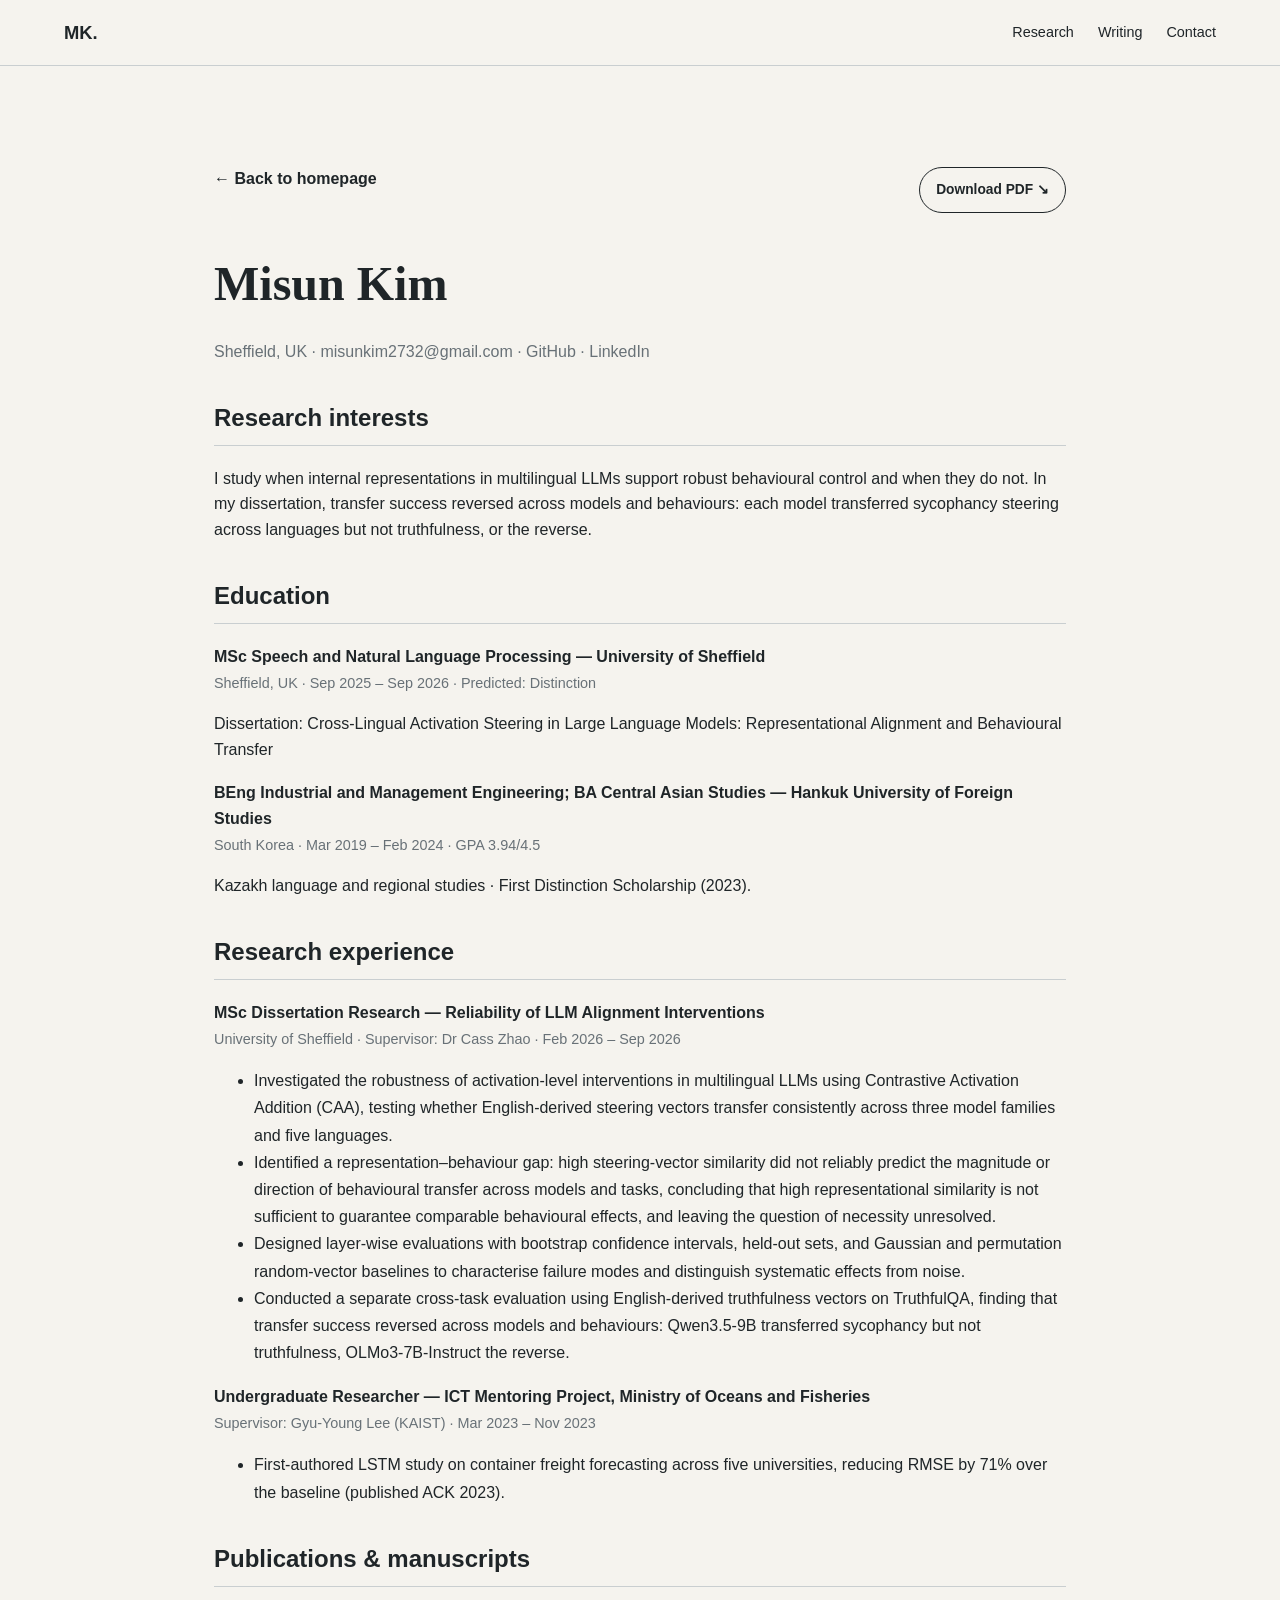
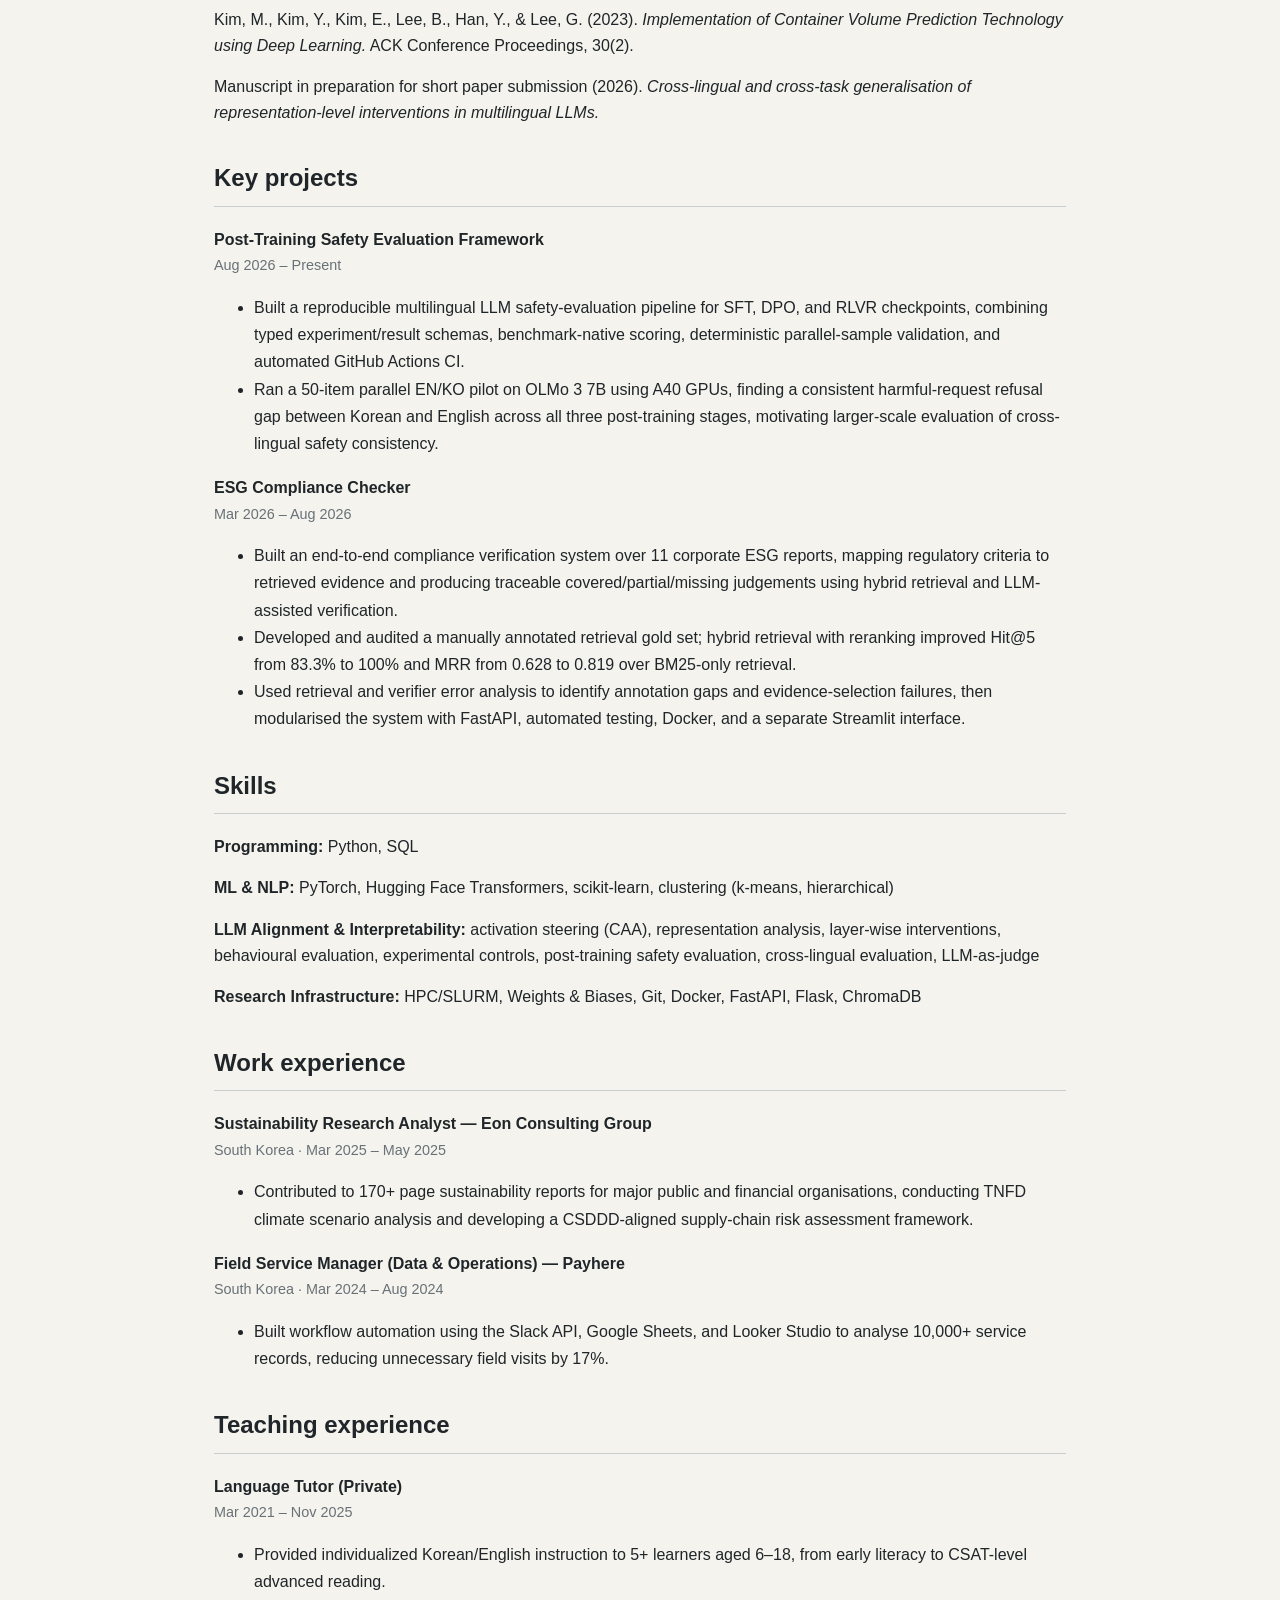
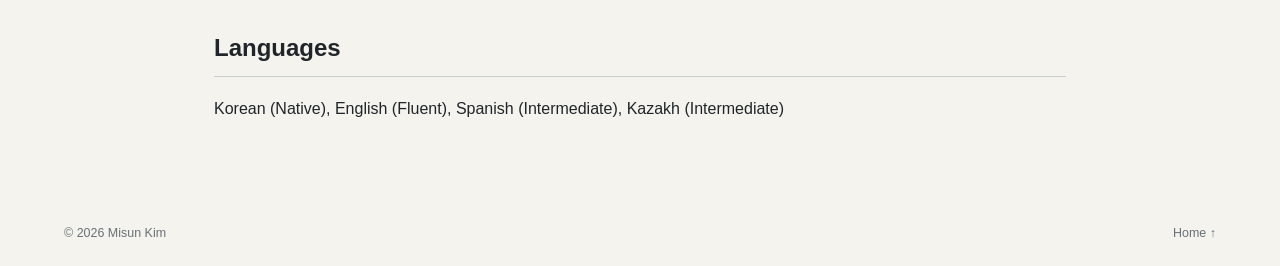
==== cv.html @ 47432808 "Align web CV with final homepage PDF" ====
<!DOCTYPE html>
<html lang="en">
<head>
  <meta charset="UTF-8">
  <meta name="viewport" content="width=device-width,initial-scale=1.0">
  <title>CV — Misun Kim</title>
  <link rel="stylesheet" href="style.css">
</head>
<body>
<header class="site-header">
  <a class="brand" href="index.html">MK.</a>
  <nav><a href="index.html#research">Research</a><a href="index.html#writing">Writing</a><a href="index.html#contact">Contact</a></nav>
</header>
<main class="cv-page">
  <div class="cv-top-actions">
    <a class="back-link" href="index.html">← Back to homepage</a>
    <a class="btn secondary cv-download" href="Misun_Kim_Homepage_CV.pdf" download>Download PDF ↘</a>
  </div>
  <h1>Misun Kim</h1>
  <p class="meta">Sheffield, UK · <a href="mailto:misunkim2732@gmail.com">misunkim2732@gmail.com</a> · <a href="https://github.com/Ayana32" target="_blank" rel="noopener">GitHub</a> · <a href="https://www.linkedin.com/in/misun-kim-nlp/" target="_blank" rel="noopener">LinkedIn</a></p>

  <h2>Research interests</h2>
  <p>I study when internal representations in multilingual LLMs support robust behavioural control and when they do not. In my dissertation, transfer success reversed across models and behaviours: each model transferred sycophancy steering across languages but not truthfulness, or the reverse.</p>

  <h2>Education</h2>
  <div class="entry"><strong>MSc Speech and Natural Language Processing — University of Sheffield</strong><span>Sheffield, UK · Sep 2025 – Sep 2026 · Predicted: Distinction</span><p>Dissertation: Cross-Lingual Activation Steering in Large Language Models: Representational Alignment and Behavioural Transfer</p></div>
  <div class="entry"><strong>BEng Industrial and Management Engineering; BA Central Asian Studies — Hankuk University of Foreign Studies</strong><span>South Korea · Mar 2019 – Feb 2024 · GPA 3.94/4.5</span><p>Kazakh language and regional studies · First Distinction Scholarship (2023).</p></div>

  <h2>Research experience</h2>
  <div class="entry"><strong>MSc Dissertation Research — Reliability of LLM Alignment Interventions</strong><span>University of Sheffield · Supervisor: Dr Cass Zhao · Feb 2026 – Sep 2026</span><ul>
    <li>Investigated the robustness of activation-level interventions in multilingual LLMs using Contrastive Activation Addition (CAA), testing whether English-derived steering vectors transfer consistently across three model families and five languages.</li>
    <li>Identified a representation–behaviour gap: high steering-vector similarity did not reliably predict the magnitude or direction of behavioural transfer across models and tasks, concluding that high representational similarity is not sufficient to guarantee comparable behavioural effects, and leaving the question of necessity unresolved.</li>
    <li>Designed layer-wise evaluations with bootstrap confidence intervals, held-out sets, and Gaussian and permutation random-vector baselines to characterise failure modes and distinguish systematic effects from noise.</li>
    <li>Conducted a separate cross-task evaluation using English-derived truthfulness vectors on TruthfulQA, finding that transfer success reversed across models and behaviours: Qwen3.5-9B transferred sycophancy but not truthfulness, OLMo3-7B-Instruct the reverse.</li>
  </ul></div>
  <div class="entry"><strong>Undergraduate Researcher — ICT Mentoring Project, Ministry of Oceans and Fisheries</strong><span>Supervisor: Gyu-Young Lee (KAIST) · Mar 2023 – Nov 2023</span><ul><li>First-authored LSTM study on container freight forecasting across five universities, reducing RMSE by 71% over the baseline (published ACK 2023).</li></ul></div>

  <h2>Publications &amp; manuscripts</h2>
  <p>Kim, M., Kim, Y., Kim, E., Lee, B., Han, Y., &amp; Lee, G. (2023). <em>Implementation of Container Volume Prediction Technology using Deep Learning.</em> ACK Conference Proceedings, 30(2).</p>
  <p>Manuscript in preparation for short paper submission (2026). <em>Cross-lingual and cross-task generalisation of representation-level interventions in multilingual LLMs.</em></p>

  <h2>Key projects</h2>
  <div class="entry"><strong>Post-Training Safety Evaluation Framework</strong><span>Aug 2026 – Present</span><ul>
    <li>Built a reproducible multilingual LLM safety-evaluation pipeline for SFT, DPO, and RLVR checkpoints, combining typed experiment/result schemas, benchmark-native scoring, deterministic parallel-sample validation, and automated GitHub Actions CI.</li>
    <li>Ran a 50-item parallel EN/KO pilot on OLMo 3 7B using A40 GPUs, finding a consistent harmful-request refusal gap between Korean and English across all three post-training stages, motivating larger-scale evaluation of cross-lingual safety consistency.</li>
  </ul></div>
  <div class="entry"><strong>ESG Compliance Checker</strong><span>Mar 2026 – Aug 2026</span><ul>
    <li>Built an end-to-end compliance verification system over 11 corporate ESG reports, mapping regulatory criteria to retrieved evidence and producing traceable covered/partial/missing judgements using hybrid retrieval and LLM-assisted verification.</li>
    <li>Developed and audited a manually annotated retrieval gold set; hybrid retrieval with reranking improved Hit@5 from 83.3% to 100% and MRR from 0.628 to 0.819 over BM25-only retrieval.</li>
    <li>Used retrieval and verifier error analysis to identify annotation gaps and evidence-selection failures, then modularised the system with FastAPI, automated testing, Docker, and a separate Streamlit interface.</li>
  </ul></div>

  <h2>Skills</h2>
  <p><strong>Programming:</strong> Python, SQL</p>
  <p><strong>ML &amp; NLP:</strong> PyTorch, Hugging Face Transformers, scikit-learn, clustering (k-means, hierarchical)</p>
  <p><strong>LLM Alignment &amp; Interpretability:</strong> activation steering (CAA), representation analysis, layer-wise interventions, behavioural evaluation, experimental controls, post-training safety evaluation, cross-lingual evaluation, LLM-as-judge</p>
  <p><strong>Research Infrastructure:</strong> HPC/SLURM, Weights &amp; Biases, Git, Docker, FastAPI, Flask, ChromaDB</p>

  <h2>Work experience</h2>
  <div class="entry"><strong>Sustainability Research Analyst — Eon Consulting Group</strong><span>South Korea · Mar 2025 – May 2025</span><ul><li>Contributed to 170+ page sustainability reports for major public and financial organisations, conducting TNFD climate scenario analysis and developing a CSDDD-aligned supply-chain risk assessment framework.</li></ul></div>
  <div class="entry"><strong>Field Service Manager (Data &amp; Operations) — Payhere</strong><span>South Korea · Mar 2024 – Aug 2024</span><ul><li>Built workflow automation using the Slack API, Google Sheets, and Looker Studio to analyse 10,000+ service records, reducing unnecessary field visits by 17%.</li></ul></div>

  <h2>Teaching experience</h2>
  <div class="entry"><strong>Language Tutor (Private)</strong><span>Mar 2021 – Nov 2025</span><ul><li>Provided individualized Korean/English instruction to 5+ learners aged 6–18, from early literacy to CSAT-level advanced reading.</li></ul></div>

  <h2>Languages</h2>
  <p>Korean (Native), English (Fluent), Spanish (Intermediate), Kazakh (Intermediate)</p>
</main>
<footer><span>© 2026 Misun Kim</span><a href="index.html">Home ↑</a></footer>
</body>
</html>
---- style.css ----
:root{--bg:#f5f3ee;--surface:#fbfaf7;--text:#1f2528;--muted:#687177;--line:#c9ced0;--accent:#668fa6;--accent2:#3f6f89;--soft:#dfeaf0}*{box-sizing:border-box}html{scroll-behavior:smooth}body{margin:0;background:var(--bg);color:var(--text);font-family:Inter,ui-sans-serif,-apple-system,BlinkMacSystemFont,"Segoe UI",sans-serif;line-height:1.6}a{color:inherit;text-decoration:none}a:hover{opacity:.72}.site-header{position:sticky;top:0;z-index:20;display:flex;justify-content:space-between;align-items:center;padding:18px 5vw;background:rgba(245,243,238,.94);backdrop-filter:blur(10px);border-bottom:1px solid var(--line)}.brand{font-weight:900;font-size:1.15rem}nav{display:flex;gap:24px;font-size:.9rem}.section{padding:76px 7vw;border-bottom:1px solid var(--line)}.section-no,.eyebrow,.tag,.language-label,.status-note span,.finding span{font-size:.68rem;font-weight:800;letter-spacing:.12em;text-transform:uppercase;color:var(--accent2)}.hero{min-height:72vh;display:grid;grid-template-columns:minmax(0,1fr) 330px;gap:5vw;align-items:center}.hero h1,.section-heading h2,.two-col h2,.contact h2,.article-page h1{font-family:Georgia,"Times New Roman",serif;font-weight:500;letter-spacing:-.04em;line-height:1}.hero h1{font-size:clamp(3.2rem,6.6vw,6.8rem);margin:14px 0 24px}.hero-lede{max-width:820px;font-size:1.18rem;color:var(--muted)}.language-context{margin-top:18px;padding-top:13px;border-top:1px solid var(--line);max-width:680px}.language-context p{margin:4px 0 0;color:var(--muted);font-size:.86rem}.hero-actions,.link-row,.contact-links,.chips{display:flex;gap:12px;flex-wrap:wrap}.hero-actions{margin:28px 0 16px}.btn,.contact-links a{border:1px solid var(--text);border-radius:999px;padding:11px 16px;font-weight:700;font-size:.86rem}.btn.primary{background:var(--text);color:var(--bg)}.hero-focus{background:var(--surface);border:1px solid var(--line);padding:28px;box-shadow:0 14px 36px rgba(31,37,40,.07)}.hero-focus h2{font-family:Georgia,"Times New Roman",serif;font-size:1.8rem;font-weight:500;line-height:1.08;margin:10px 0 18px}.hero-focus ul{margin:0;padding-left:1.1rem;color:var(--muted)}.hero-focus li+li{margin-top:8px}.signal-strip{display:grid;grid-template-columns:repeat(3,1fr);border-bottom:1px solid var(--line)}.signal-strip div{padding:18px 22px;border-right:1px solid var(--line)}.signal-strip strong,.signal-strip span{display:block}.signal-strip span{font-size:.72rem;color:var(--muted);margin-top:4px}.section-heading{display:grid;grid-template-columns:1.2fr .8fr;gap:5vw;align-items:end;margin-bottom:38px}.section-heading h2,.two-col h2,.contact h2{font-size:clamp(2.3rem,4.7vw,4.8rem);margin:0}.section-heading p{margin:0;color:var(--muted)}.research-roadmap{margin-top:8px!important;color:var(--text)!important;font-weight:600}.research-grid{display:grid;grid-template-columns:1.2fr 1fr 1fr;gap:14px}.project-card,.work-card{background:var(--surface);border:1px solid var(--line);padding:24px;display:flex;flex-direction:column}.project-card.featured{background:linear-gradient(145deg,var(--soft),#edf4f7)}.project-card h3,.work-card h3,.writing-card h3{font-family:Georgia,serif;font-size:1.65rem;line-height:1.08;font-weight:500;margin:12px 0}.project-card p,.work-card p,.writing-card p{color:var(--muted)}.project-meta-line,.execution-note{font-size:.8rem}.execution-note{padding-left:12px;border-left:2px solid var(--accent)}.chips{margin-top:auto;padding-top:18px}.chips span{border:1px solid var(--line);border-radius:999px;padding:5px 9px;font-size:.7rem}.project-links{display:flex;gap:8px;flex-wrap:wrap;margin-top:16px;padding-top:14px;border-top:1px solid var(--line)}.project-links a{display:inline-flex;align-items:center;border:1px solid var(--text);border-radius:999px;padding:8px 12px;font-size:.75rem;font-weight:750;background:var(--surface)}.featured .project-links a{background:rgba(251,250,247,.7)}.finding,.status-note{margin-top:18px;padding-top:14px;border-top:1px solid var(--line)}.finding strong,.status-note strong{display:block;font-size:.9rem}.finding p{font-size:.76rem;margin:7px 0 0}.ownership-note{margin-top:14px;padding:12px 14px;background:rgba(223,234,240,.45);border-left:2px solid var(--accent);font-size:.78rem}.timeline{border-top:1px solid var(--line)}.timeline-item{display:grid;grid-template-columns:58px 180px 1fr;gap:18px;padding:24px 0;border-bottom:1px solid var(--line)}.timeline-item .year{color:var(--accent2);font-weight:800}.timeline-meta{font-size:.7rem;font-weight:800;text-transform:uppercase;color:var(--accent2)}.timeline-item h3{margin:0 0 4px}.timeline-item p{margin:0;color:var(--muted)}.timeline-place{font-size:.8rem!important;margin-bottom:8px!important}.toolkit-strip{display:flex;flex-wrap:wrap;gap:10px 12px;align-items:center;padding:18px 7vw;border-bottom:1px solid var(--line);background:#edf4f7}.toolkit-strip span:not(.toolkit-label){border:1px solid var(--line);border-radius:999px;padding:6px 9px;font-size:.72rem;background:var(--surface)}.toolkit-label{font-size:.68rem;font-weight:800;letter-spacing:.12em;color:var(--accent2)}.work-grid{display:grid;grid-template-columns:1fr 1fr;gap:14px}.evidence-list{padding-left:1.15rem;color:var(--muted)}.writing-card{display:flex;justify-content:space-between;gap:28px;align-items:flex-end;padding:24px 0;border-top:1px solid var(--line);border-bottom:1px solid var(--line)}.text-link{white-space:nowrap;font-weight:700}.note-section{padding-top:48px;padding-bottom:48px}.research-note-card{display:flex;justify-content:space-between;gap:32px;align-items:flex-end;background:linear-gradient(145deg,var(--surface),#edf4f7);border:1px solid var(--line);padding:26px 28px}.research-note-card h2{font-family:Georgia,"Times New Roman",serif;font-size:clamp(1.8rem,3.5vw,3rem);font-weight:500;line-height:1.05;letter-spacing:-.03em;margin:10px 0 10px;max-width:850px}.research-note-card p{margin:0;color:var(--muted);max-width:760px}.note-link{border:1px solid var(--text);border-radius:999px;padding:10px 14px;flex:0 0 auto}.two-col{display:grid;grid-template-columns:1fr 1fr;gap:8vw}.two-col p,.personal-copy p{color:var(--muted)}.personal-copy{max-width:850px}.research-position{max-width:820px;font-size:1.02rem;line-height:1.7}.contact-links{margin-top:28px}footer{display:flex;justify-content:space-between;gap:18px;align-items:center;padding:22px 5vw;font-size:.78rem;color:var(--muted)}.article-shell{max-width:1100px;margin:0 auto;padding:100px 24px 64px}.article-page{max-width:780px;margin:0 auto}.article-page h1{font-size:clamp(2.4rem,6vw,4.7rem);margin:14px 0 18px}.article-page h2{margin-top:48px;font-size:1.55rem}.article-page p,.article-page li{font-size:1.02rem;line-height:1.78}.article-dek{font-size:1.18rem!important;color:var(--muted)}.article-meta{color:var(--muted);font-size:.86rem;margin-bottom:44px}.back-link{display:inline-block;margin-bottom:22px;font-weight:700}.pull-quote{margin:38px 0!important;padding:22px 0 22px 20px;border-left:3px solid var(--accent);font-size:1.32rem!important;font-weight:650}.article-page figure{margin:42px -70px}.article-page figure img{width:100%;display:block;border:1px solid var(--line);background:white}.article-page figcaption{font-size:.82rem;color:var(--muted);margin-top:10px}.cv-page{max-width:900px;margin:0 auto;padding:100px 24px 64px}.cv-page h1{font-family:Georgia,serif;font-size:3rem;margin-bottom:8px}.cv-page h2{margin-top:34px;border-bottom:1px solid var(--line);padding-bottom:8px}.cv-page .meta{color:var(--muted)}.cv-page ul{line-height:1.7}.cv-page .entry{margin:18px 0}.cv-page .entry strong{display:block}.cv-page .entry span{color:var(--muted);font-size:.9rem}.cv-top-actions{display:flex;justify-content:space-between;align-items:center;gap:16px;flex-wrap:wrap}.cv-download{display:inline-flex;align-items:center}@media(max-width:980px){nav{display:flex;gap:12px;max-width:74vw;overflow-x:auto;white-space:nowrap;font-size:.76rem;scrollbar-width:none}nav::-webkit-scrollbar{display:none}.site-header{padding:14px 4vw}.hero,.section-heading,.research-grid,.work-grid,.two-col{grid-template-columns:1fr}.hero{padding-top:48px}.hero-focus{max-width:680px}.signal-strip{grid-template-columns:1fr}.signal-strip div{border-right:0;border-bottom:1px solid var(--line)}.timeline-item{grid-template-columns:42px 1fr}.timeline-meta{grid-column:2}.timeline-item>div:last-child{grid-column:2}.article-page figure{margin-left:0;margin-right:0}.writing-card,.research-note-card{flex-direction:column;align-items:flex-start}.note-link{margin-top:4px}}@media(max-width:600px){nav a:nth-child(2),nav a:nth-child(3){display:none}.section{padding-left:5vw;padding-right:5vw}.hero h1{font-size:clamp(2.8rem,14vw,4.2rem)}.hero-focus{padding:22px}.research-note-card{padding:22px}.cv-page{padding-top:72px}footer{align-items:flex-start;flex-direction:column}}
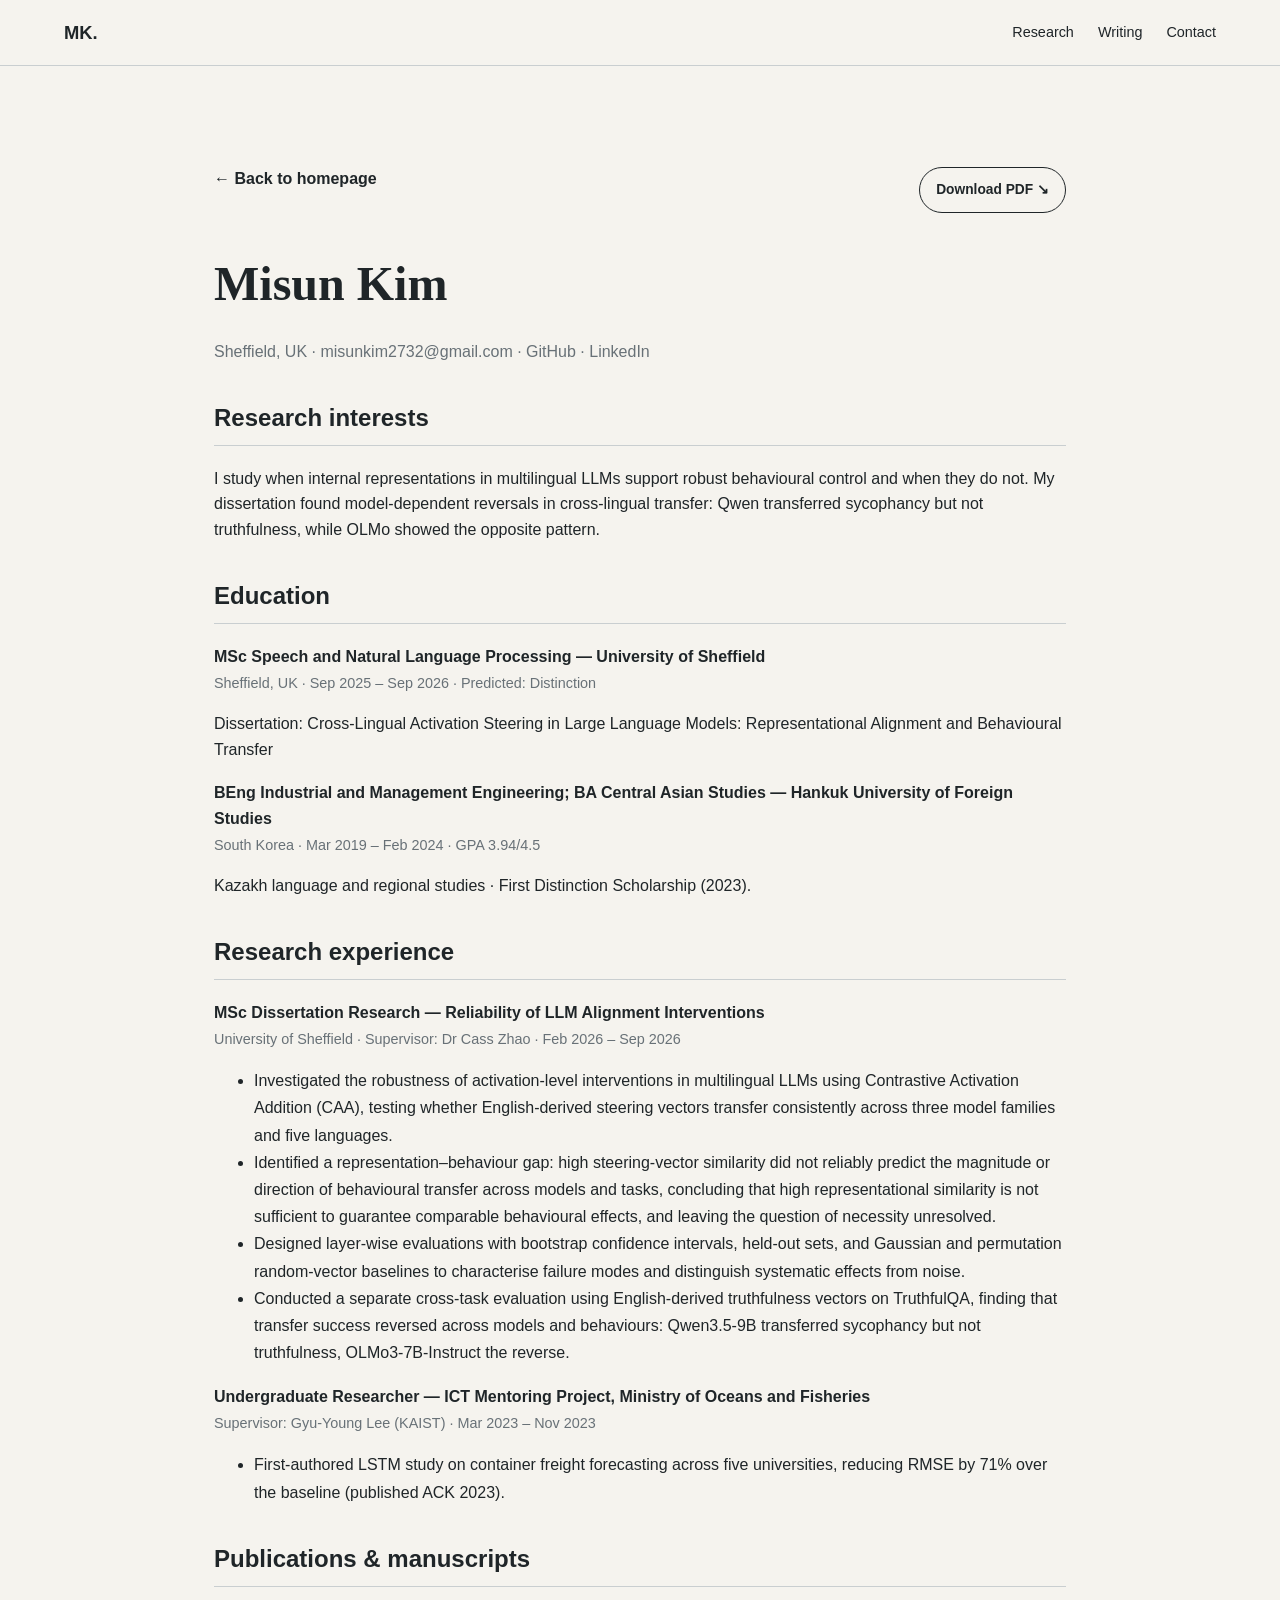
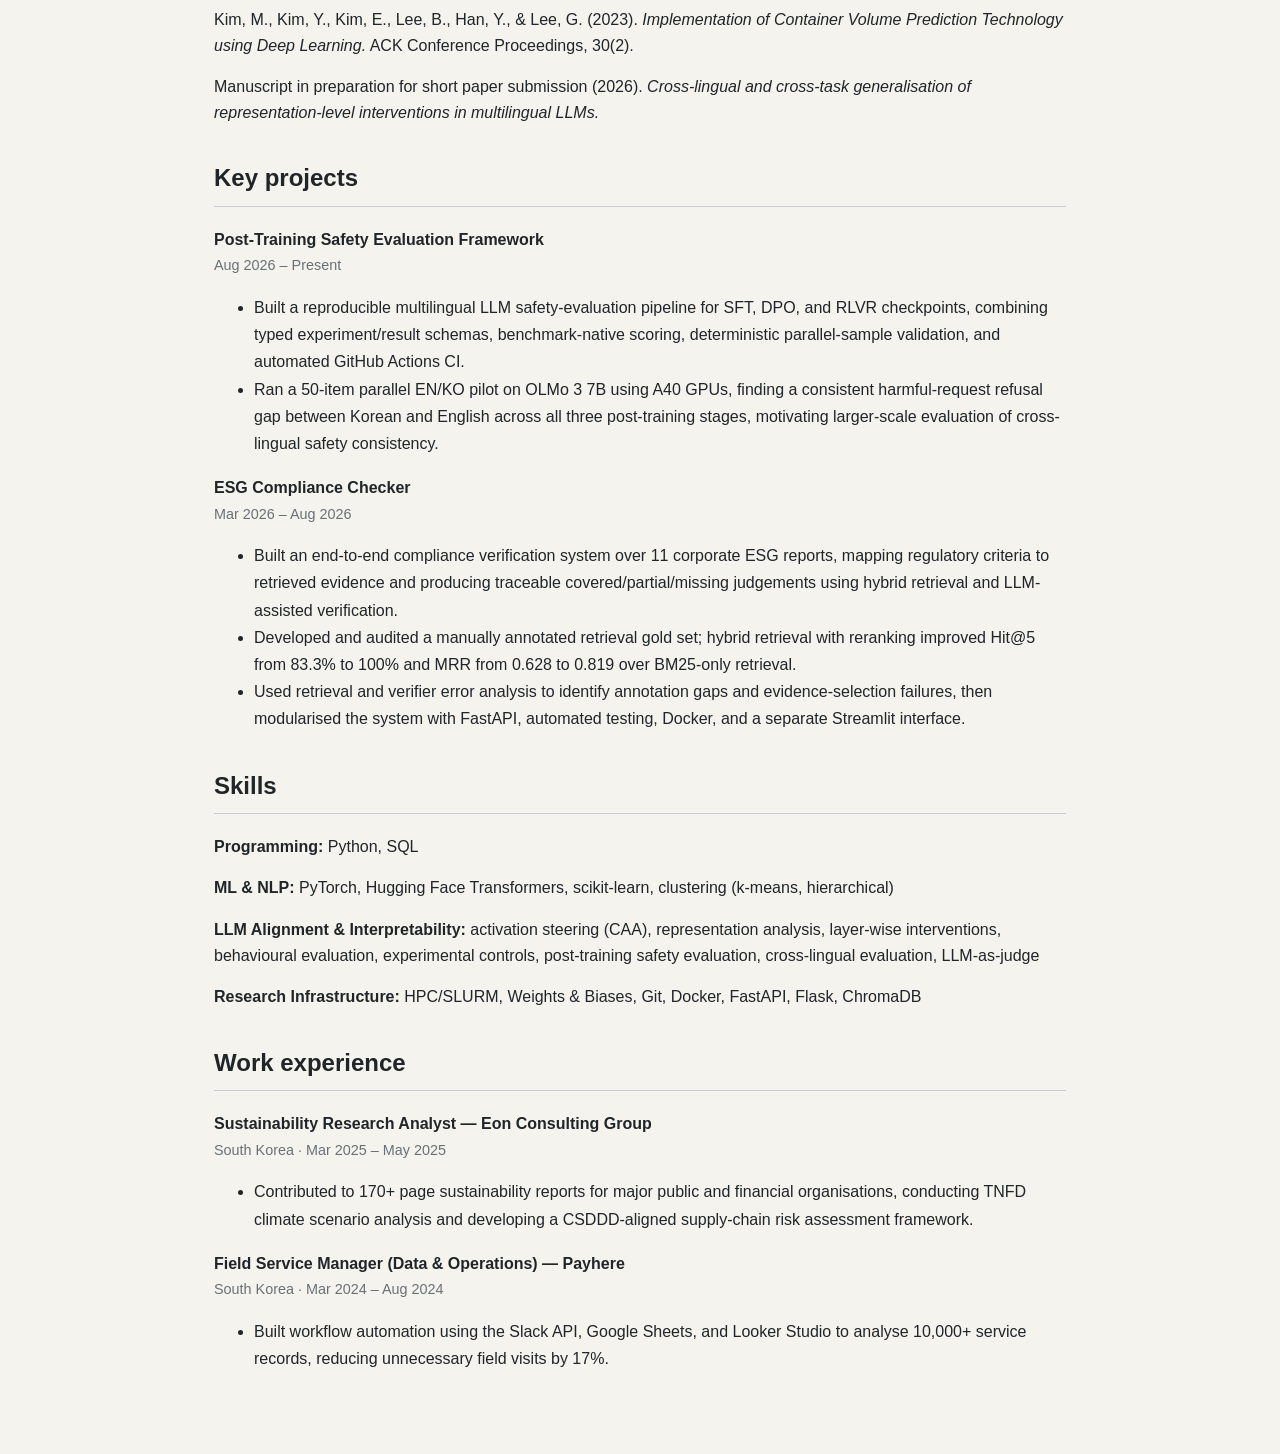
==== commit 6852ef7f: "Update research interests" ====
--- a/cv.html
+++ b/cv.html
@@ -19,12 +19,15 @@
   <h1>Misun Kim</h1>
   <p class="meta">Sheffield, UK · <a href="mailto:misunkim2732@gmail.com">misunkim2732@gmail.com</a> · <a href="https://github.com/Ayana32" target="_blank" rel="noopener">GitHub</a> · <a href="https://www.linkedin.com/in/misun-kim-nlp/" target="_blank" rel="noopener">LinkedIn</a></p>
 
+
   <h2>Research interests</h2>
-  <p>I study when internal representations in multilingual LLMs support robust behavioural control and when they do not. In my dissertation, transfer success reversed across models and behaviours: each model transferred sycophancy steering across languages but not truthfulness, or the reverse.</p>
+  <p>I study when internal representations in multilingual LLMs support robust behavioural control and when they do not. My dissertation found model-dependent reversals in cross-lingual transfer: Qwen transferred sycophancy but not truthfulness, while OLMo showed the opposite pattern.</p>
+
 
   <h2>Education</h2>
   <div class="entry"><strong>MSc Speech and Natural Language Processing — University of Sheffield</strong><span>Sheffield, UK · Sep 2025 – Sep 2026 · Predicted: Distinction</span><p>Dissertation: Cross-Lingual Activation Steering in Large Language Models: Representational Alignment and Behavioural Transfer</p></div>
   <div class="entry"><strong>BEng Industrial and Management Engineering; BA Central Asian Studies — Hankuk University of Foreign Studies</strong><span>South Korea · Mar 2019 – Feb 2024 · GPA 3.94/4.5</span><p>Kazakh language and regional studies · First Distinction Scholarship (2023).</p></div>
+
 
   <h2>Research experience</h2>
   <div class="entry"><strong>MSc Dissertation Research — Reliability of LLM Alignment Interventions</strong><span>University of Sheffield · Supervisor: Dr Cass Zhao · Feb 2026 – Sep 2026</span><ul>
@@ -35,9 +38,11 @@
   </ul></div>
   <div class="entry"><strong>Undergraduate Researcher — ICT Mentoring Project, Ministry of Oceans and Fisheries</strong><span>Supervisor: Gyu-Young Lee (KAIST) · Mar 2023 – Nov 2023</span><ul><li>First-authored LSTM study on container freight forecasting across five universities, reducing RMSE by 71% over the baseline (published ACK 2023).</li></ul></div>
 
+
   <h2>Publications &amp; manuscripts</h2>
   <p>Kim, M., Kim, Y., Kim, E., Lee, B., Han, Y., &amp; Lee, G. (2023). <em>Implementation of Container Volume Prediction Technology using Deep Learning.</em> ACK Conference Proceedings, 30(2).</p>
   <p>Manuscript in preparation for short paper submission (2026). <em>Cross-lingual and cross-task generalisation of representation-level interventions in multilingual LLMs.</em></p>
+
 
   <h2>Key projects</h2>
   <div class="entry"><strong>Post-Training Safety Evaluation Framework</strong><span>Aug 2026 – Present</span><ul>
@@ -50,22 +55,14 @@
     <li>Used retrieval and verifier error analysis to identify annotation gaps and evidence-selection failures, then modularised the system with FastAPI, automated testing, Docker, and a separate Streamlit interface.</li>
   </ul></div>
 
+
   <h2>Skills</h2>
   <p><strong>Programming:</strong> Python, SQL</p>
   <p><strong>ML &amp; NLP:</strong> PyTorch, Hugging Face Transformers, scikit-learn, clustering (k-means, hierarchical)</p>
   <p><strong>LLM Alignment &amp; Interpretability:</strong> activation steering (CAA), representation analysis, layer-wise interventions, behavioural evaluation, experimental controls, post-training safety evaluation, cross-lingual evaluation, LLM-as-judge</p>
   <p><strong>Research Infrastructure:</strong> HPC/SLURM, Weights &amp; Biases, Git, Docker, FastAPI, Flask, ChromaDB</p>
 
+
   <h2>Work experience</h2>
   <div class="entry"><strong>Sustainability Research Analyst — Eon Consulting Group</strong><span>South Korea · Mar 2025 – May 2025</span><ul><li>Contributed to 170+ page sustainability reports for major public and financial organisations, conducting TNFD climate scenario analysis and developing a CSDDD-aligned supply-chain risk assessment framework.</li></ul></div>
   <div class="entry"><strong>Field Service Manager (Data &amp; Operations) — Payhere</strong><span>South Korea · Mar 2024 – Aug 2024</span><ul><li>Built workflow automation using the Slack API, Google Sheets, and Looker Studio to analyse 10,000+ service records, reducing unnecessary field visits by 17%.</li></ul></div>
-
-  <h2>Teaching experience</h2>
-  <div class="entry"><strong>Language Tutor (Private)</strong><span>Mar 2021 – Nov 2025</span><ul><li>Provided individualized Korean/English instruction to 5+ learners aged 6–18, from early literacy to CSAT-level advanced reading.</li></ul></div>
-
-  <h2>Languages</h2>
-  <p>Korean (Native), English (Fluent), Spanish (Intermediate), Kazakh (Intermediate)</p>
-</main>
-<footer><span>© 2026 Misun Kim</span><a href="index.html">Home ↑</a></footer>
-</body>
-</html>
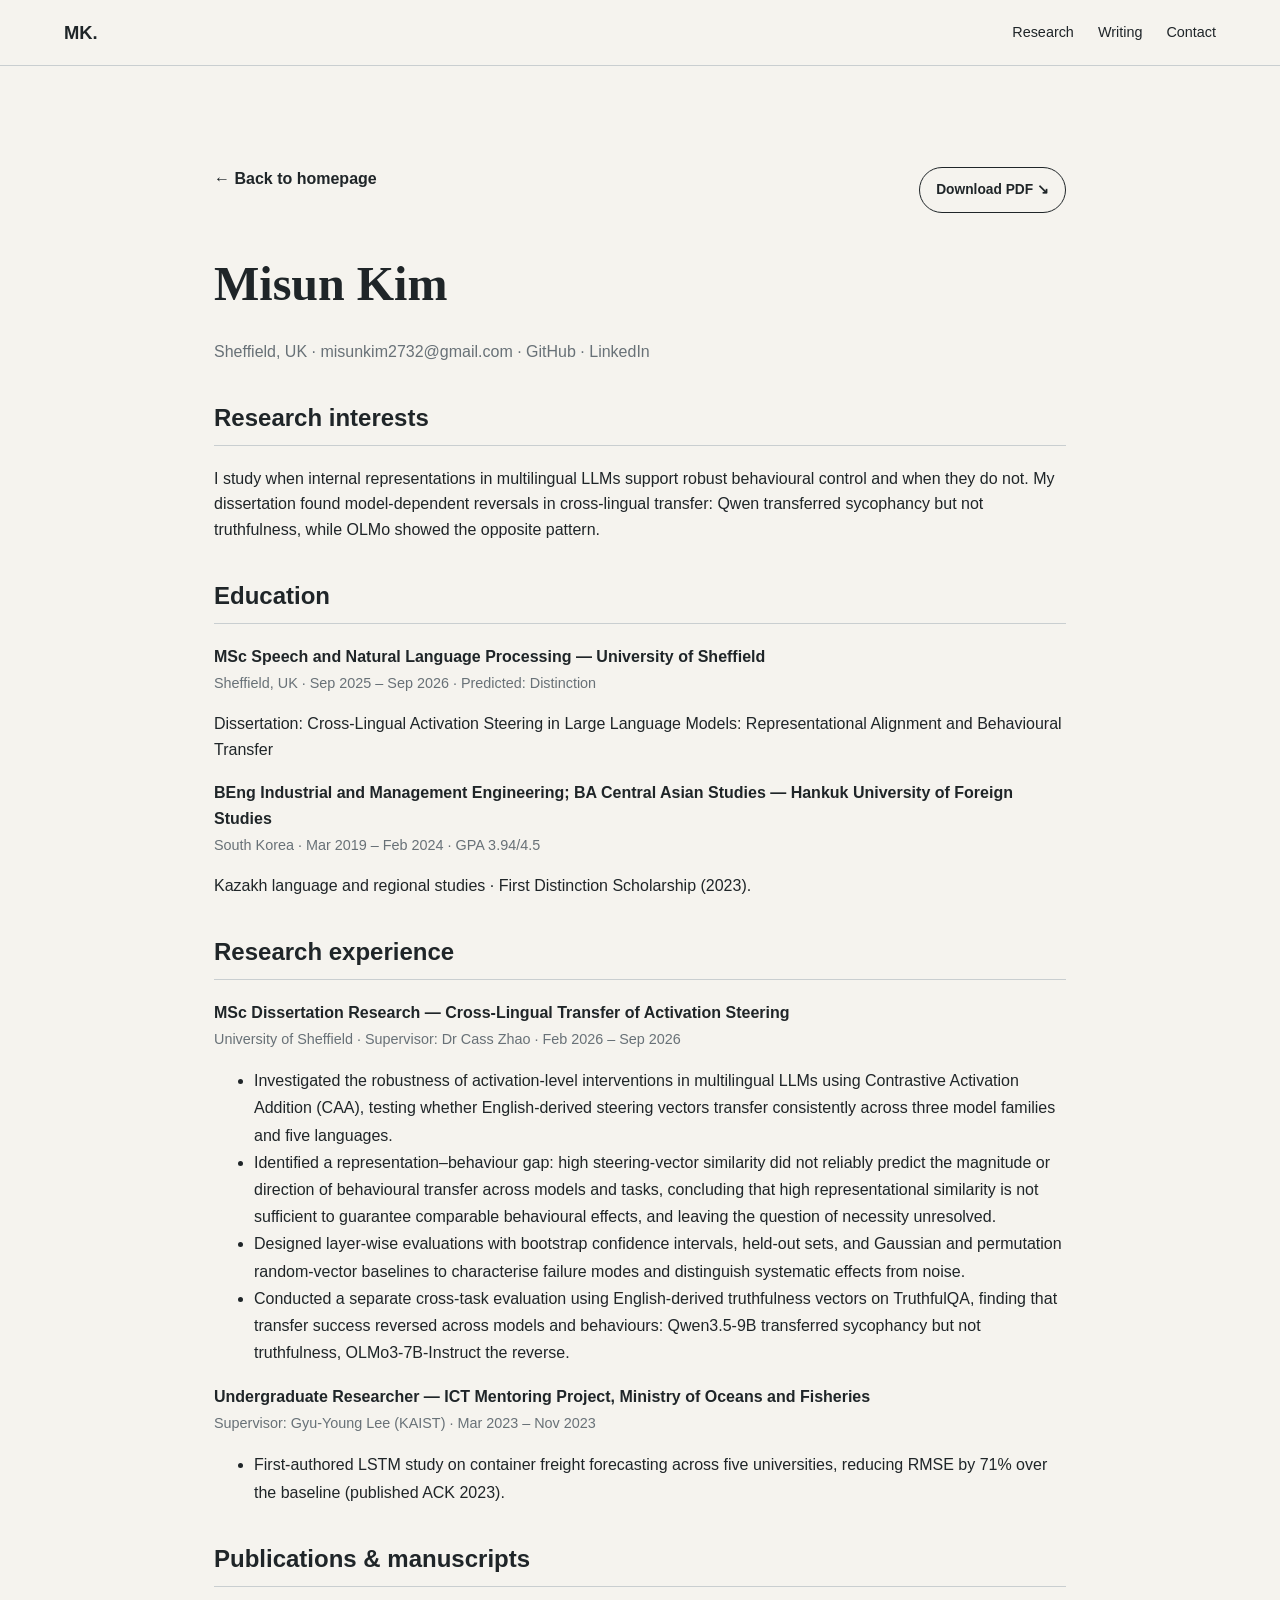
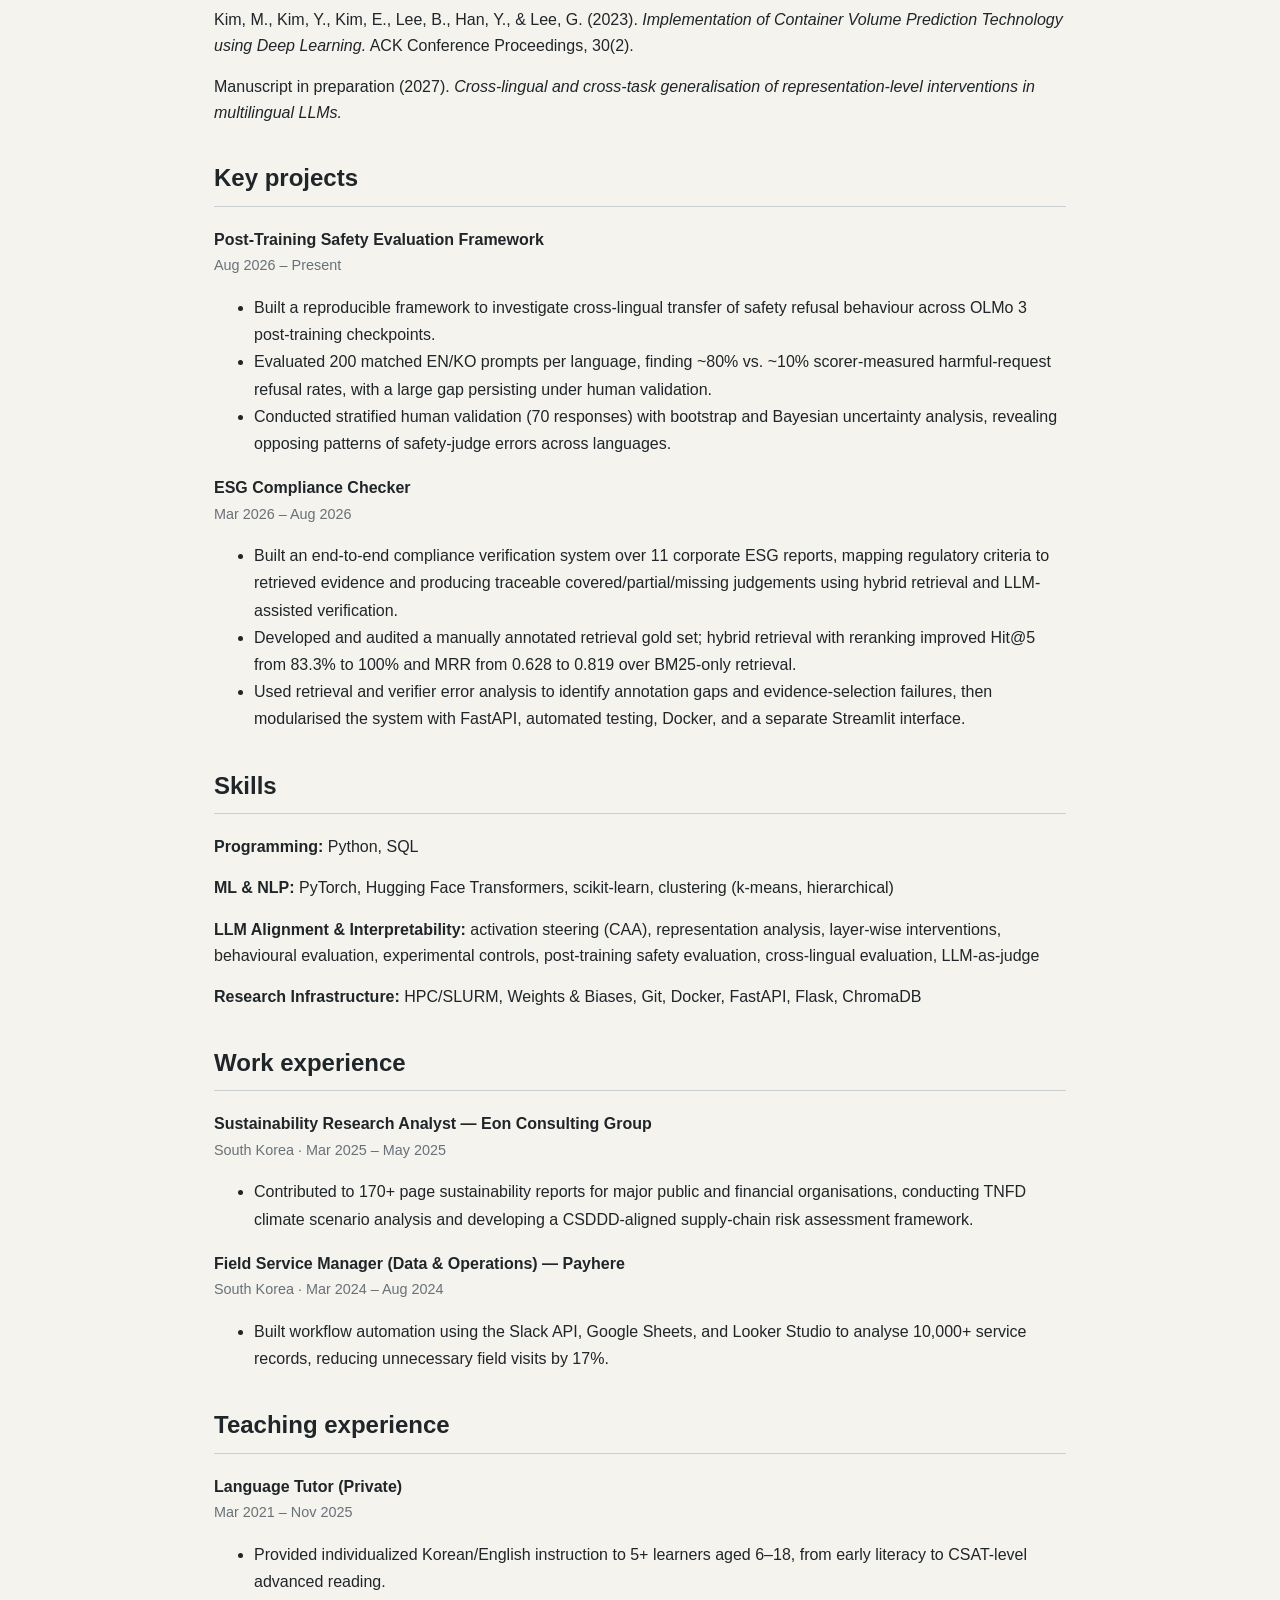
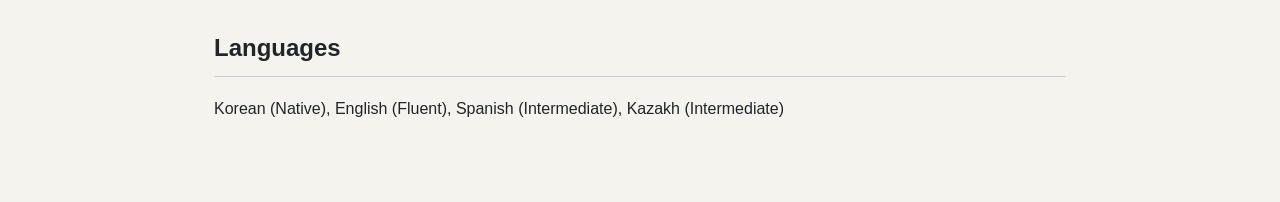
==== commit b06e8e73: "Update website CV to match October 2026 PDF" ====
--- a/cv.html
+++ b/cv.html
@@ -30,7 +30,7 @@
 
 
   <h2>Research experience</h2>
-  <div class="entry"><strong>MSc Dissertation Research — Reliability of LLM Alignment Interventions</strong><span>University of Sheffield · Supervisor: Dr Cass Zhao · Feb 2026 – Sep 2026</span><ul>
+  <div class="entry"><strong>MSc Dissertation Research — Cross-Lingual Transfer of Activation Steering</strong><span>University of Sheffield · Supervisor: Dr Cass Zhao · Feb 2026 – Sep 2026</span><ul>
     <li>Investigated the robustness of activation-level interventions in multilingual LLMs using Contrastive Activation Addition (CAA), testing whether English-derived steering vectors transfer consistently across three model families and five languages.</li>
     <li>Identified a representation–behaviour gap: high steering-vector similarity did not reliably predict the magnitude or direction of behavioural transfer across models and tasks, concluding that high representational similarity is not sufficient to guarantee comparable behavioural effects, and leaving the question of necessity unresolved.</li>
     <li>Designed layer-wise evaluations with bootstrap confidence intervals, held-out sets, and Gaussian and permutation random-vector baselines to characterise failure modes and distinguish systematic effects from noise.</li>
@@ -41,13 +41,14 @@
 
   <h2>Publications &amp; manuscripts</h2>
   <p>Kim, M., Kim, Y., Kim, E., Lee, B., Han, Y., &amp; Lee, G. (2023). <em>Implementation of Container Volume Prediction Technology using Deep Learning.</em> ACK Conference Proceedings, 30(2).</p>
-  <p>Manuscript in preparation for short paper submission (2026). <em>Cross-lingual and cross-task generalisation of representation-level interventions in multilingual LLMs.</em></p>
+  <p>Manuscript in preparation (2027). <em>Cross-lingual and cross-task generalisation of representation-level interventions in multilingual LLMs.</em></p>
 
 
   <h2>Key projects</h2>
   <div class="entry"><strong>Post-Training Safety Evaluation Framework</strong><span>Aug 2026 – Present</span><ul>
-    <li>Built a reproducible multilingual LLM safety-evaluation pipeline for SFT, DPO, and RLVR checkpoints, combining typed experiment/result schemas, benchmark-native scoring, deterministic parallel-sample validation, and automated GitHub Actions CI.</li>
-    <li>Ran a 50-item parallel EN/KO pilot on OLMo 3 7B using A40 GPUs, finding a consistent harmful-request refusal gap between Korean and English across all three post-training stages, motivating larger-scale evaluation of cross-lingual safety consistency.</li>
+    <li>Built a reproducible framework to investigate cross-lingual transfer of safety refusal behaviour across OLMo 3 post-training checkpoints.</li>
+    <li>Evaluated 200 matched EN/KO prompts per language, finding ~80% vs. ~10% scorer-measured harmful-request refusal rates, with a large gap persisting under human validation.</li>
+    <li>Conducted stratified human validation (70 responses) with bootstrap and Bayesian uncertainty analysis, revealing opposing patterns of safety-judge errors across languages.</li>
   </ul></div>
   <div class="entry"><strong>ESG Compliance Checker</strong><span>Mar 2026 – Aug 2026</span><ul>
     <li>Built an end-to-end compliance verification system over 11 corporate ESG reports, mapping regulatory criteria to retrieved evidence and producing traceable covered/partial/missing judgements using hybrid retrieval and LLM-assisted verification.</li>
@@ -66,3 +67,14 @@
   <h2>Work experience</h2>
   <div class="entry"><strong>Sustainability Research Analyst — Eon Consulting Group</strong><span>South Korea · Mar 2025 – May 2025</span><ul><li>Contributed to 170+ page sustainability reports for major public and financial organisations, conducting TNFD climate scenario analysis and developing a CSDDD-aligned supply-chain risk assessment framework.</li></ul></div>
   <div class="entry"><strong>Field Service Manager (Data &amp; Operations) — Payhere</strong><span>South Korea · Mar 2024 – Aug 2024</span><ul><li>Built workflow automation using the Slack API, Google Sheets, and Looker Studio to analyse 10,000+ service records, reducing unnecessary field visits by 17%.</li></ul></div>
+
+  <h2>Teaching experience</h2>
+  <div class="entry"><strong>Language Tutor (Private)</strong><span>Mar 2021 – Nov 2025</span><ul>
+    <li>Provided individualized Korean/English instruction to 5+ learners aged 6–18, from early literacy to CSAT-level advanced reading.</li>
+  </ul></div>
+
+  <h2>Languages</h2>
+  <p>Korean (Native), English (Fluent), Spanish (Intermediate), Kazakh (Intermediate)</p>
+</main>
+</body>
+</html>
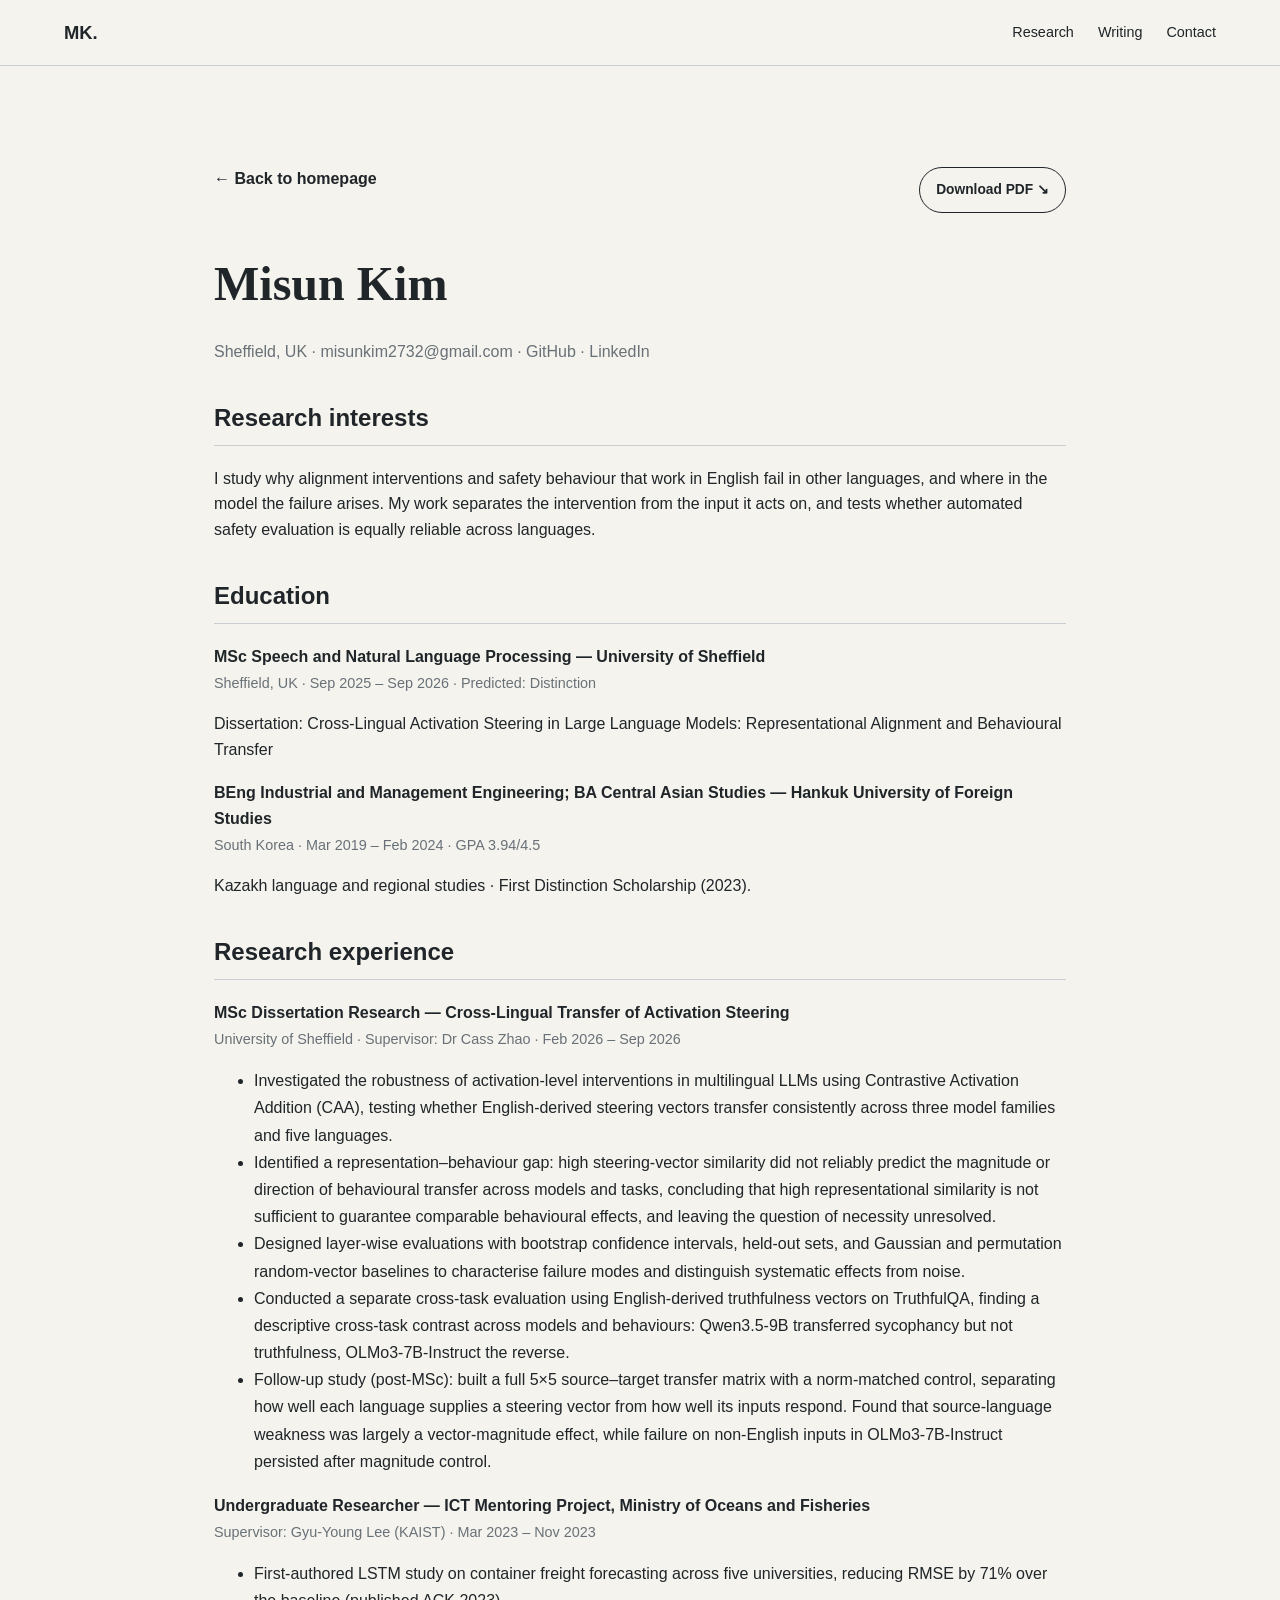
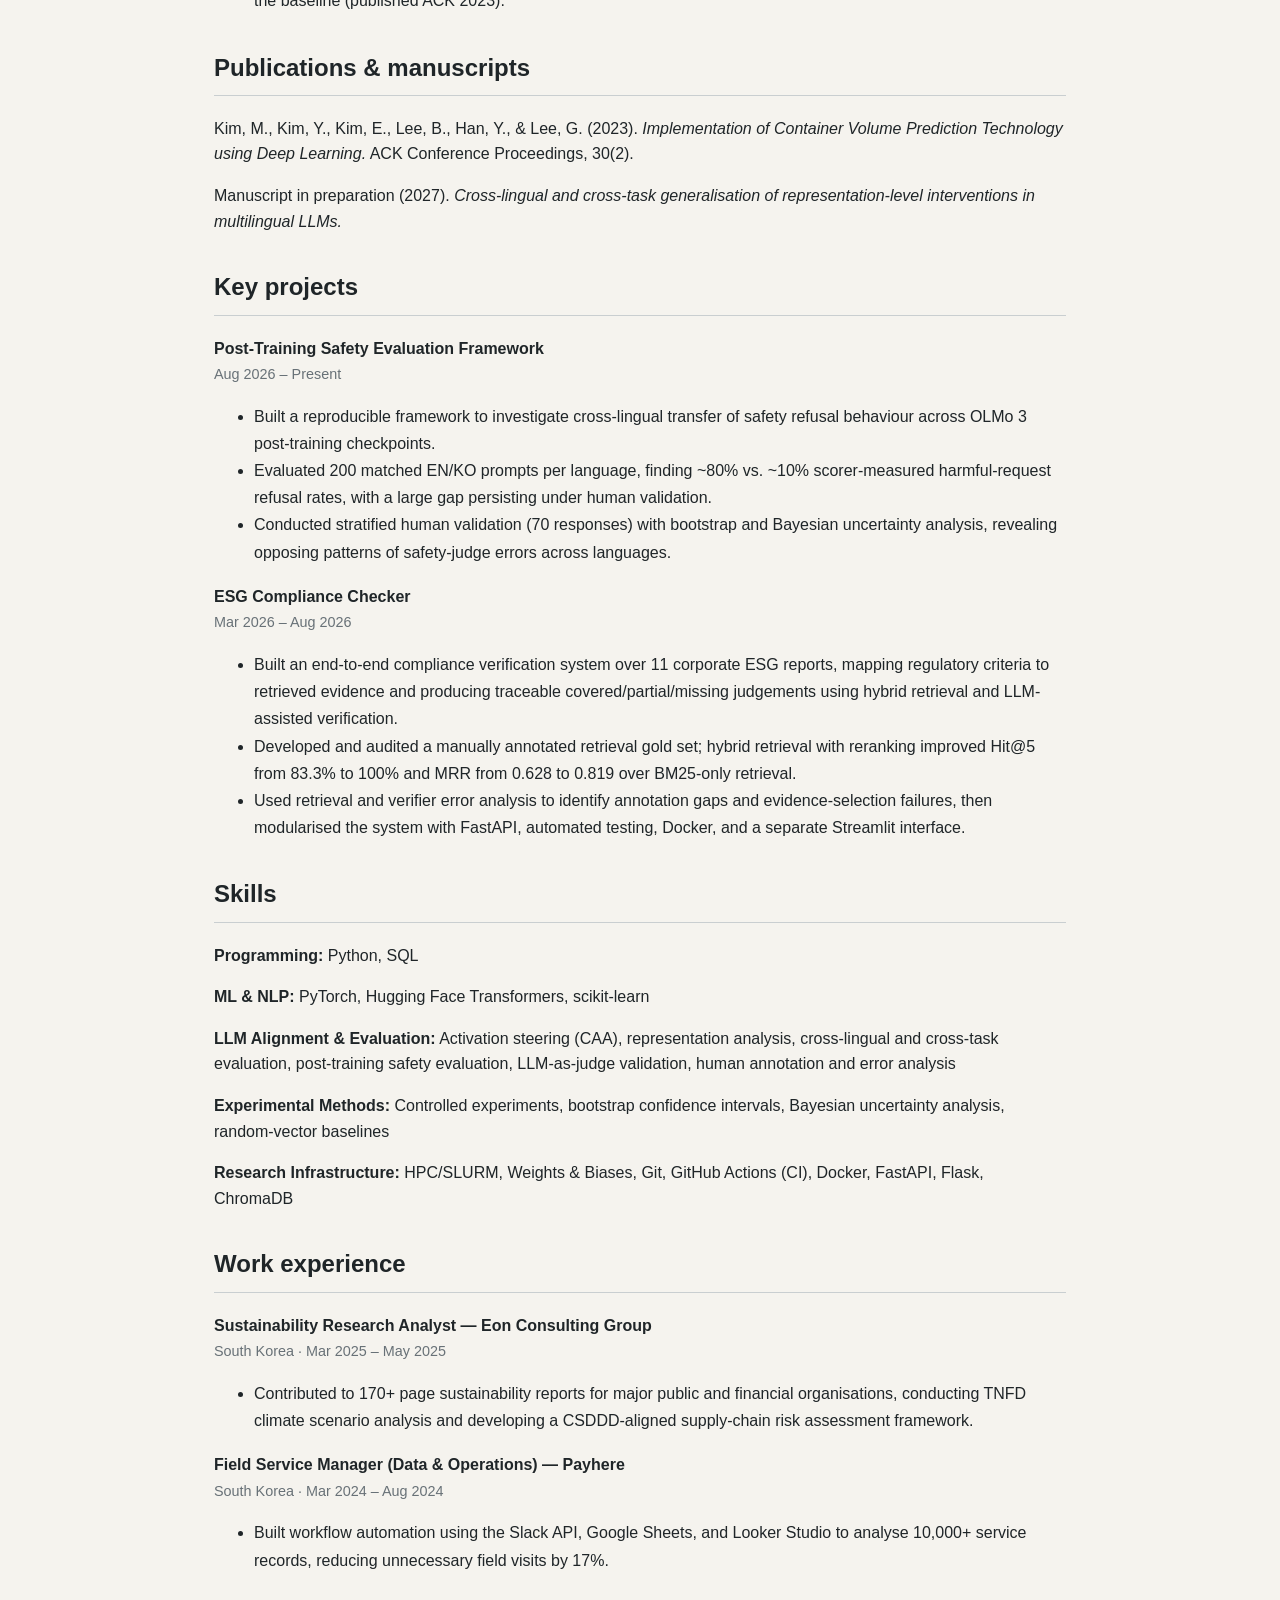
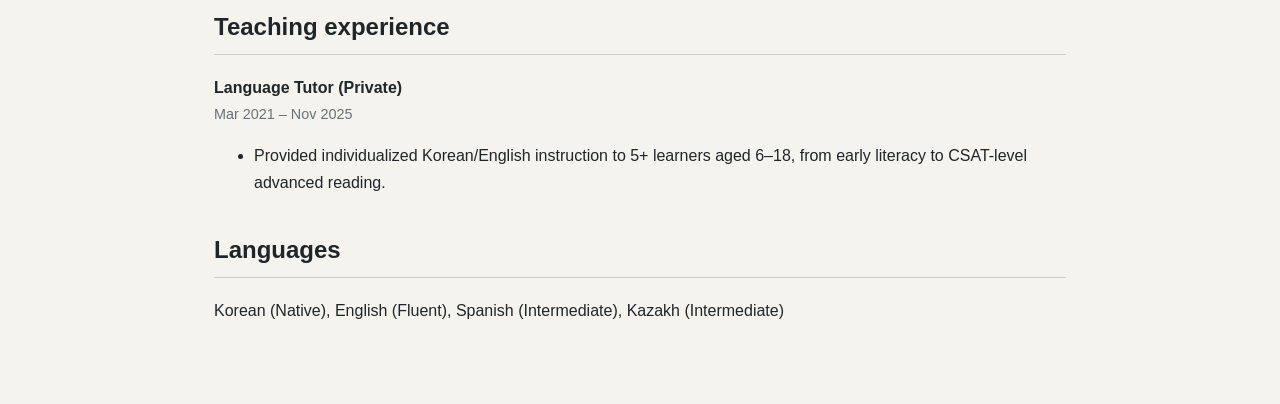
==== commit 9789cb90: "Synchronise HTML CV with reviewed October 2026 CV revision" ====
--- a/cv.html
+++ b/cv.html
@@ -21,7 +21,7 @@
 
 
   <h2>Research interests</h2>
-  <p>I study when internal representations in multilingual LLMs support robust behavioural control and when they do not. My dissertation found model-dependent reversals in cross-lingual transfer: Qwen transferred sycophancy but not truthfulness, while OLMo showed the opposite pattern.</p>
+  <p>I study why alignment interventions and safety behaviour that work in English fail in other languages, and where in the model the failure arises. My work separates the intervention from the input it acts on, and tests whether automated safety evaluation is equally reliable across languages.</p>
 
 
   <h2>Education</h2>
@@ -34,7 +34,8 @@
     <li>Investigated the robustness of activation-level interventions in multilingual LLMs using Contrastive Activation Addition (CAA), testing whether English-derived steering vectors transfer consistently across three model families and five languages.</li>
     <li>Identified a representation–behaviour gap: high steering-vector similarity did not reliably predict the magnitude or direction of behavioural transfer across models and tasks, concluding that high representational similarity is not sufficient to guarantee comparable behavioural effects, and leaving the question of necessity unresolved.</li>
     <li>Designed layer-wise evaluations with bootstrap confidence intervals, held-out sets, and Gaussian and permutation random-vector baselines to characterise failure modes and distinguish systematic effects from noise.</li>
-    <li>Conducted a separate cross-task evaluation using English-derived truthfulness vectors on TruthfulQA, finding that transfer success reversed across models and behaviours: Qwen3.5-9B transferred sycophancy but not truthfulness, OLMo3-7B-Instruct the reverse.</li>
+    <li>Conducted a separate cross-task evaluation using English-derived truthfulness vectors on TruthfulQA, finding a descriptive cross-task contrast across models and behaviours: Qwen3.5-9B transferred sycophancy but not truthfulness, OLMo3-7B-Instruct the reverse.</li>
+    <li>Follow-up study (post-MSc): built a full 5×5 source–target transfer matrix with a norm-matched control, separating how well each language supplies a steering vector from how well its inputs respond. Found that source-language weakness was largely a vector-magnitude effect, while failure on non-English inputs in OLMo3-7B-Instruct persisted after magnitude control.</li>
   </ul></div>
   <div class="entry"><strong>Undergraduate Researcher — ICT Mentoring Project, Ministry of Oceans and Fisheries</strong><span>Supervisor: Gyu-Young Lee (KAIST) · Mar 2023 – Nov 2023</span><ul><li>First-authored LSTM study on container freight forecasting across five universities, reducing RMSE by 71% over the baseline (published ACK 2023).</li></ul></div>
 
@@ -59,9 +60,10 @@
 
   <h2>Skills</h2>
   <p><strong>Programming:</strong> Python, SQL</p>
-  <p><strong>ML &amp; NLP:</strong> PyTorch, Hugging Face Transformers, scikit-learn, clustering (k-means, hierarchical)</p>
-  <p><strong>LLM Alignment &amp; Interpretability:</strong> activation steering (CAA), representation analysis, layer-wise interventions, behavioural evaluation, experimental controls, post-training safety evaluation, cross-lingual evaluation, LLM-as-judge</p>
-  <p><strong>Research Infrastructure:</strong> HPC/SLURM, Weights &amp; Biases, Git, Docker, FastAPI, Flask, ChromaDB</p>
+  <p><strong>ML &amp; NLP:</strong> PyTorch, Hugging Face Transformers, scikit-learn</p>
+  <p><strong>LLM Alignment &amp; Evaluation:</strong> Activation steering (CAA), representation analysis, cross-lingual and cross-task evaluation, post-training safety evaluation, LLM-as-judge validation, human annotation and error analysis</p>
+  <p><strong>Experimental Methods:</strong> Controlled experiments, bootstrap confidence intervals, Bayesian uncertainty analysis, random-vector baselines</p>
+  <p><strong>Research Infrastructure:</strong> HPC/SLURM, Weights &amp; Biases, Git, GitHub Actions (CI), Docker, FastAPI, Flask, ChromaDB</p>
 
 
   <h2>Work experience</h2>
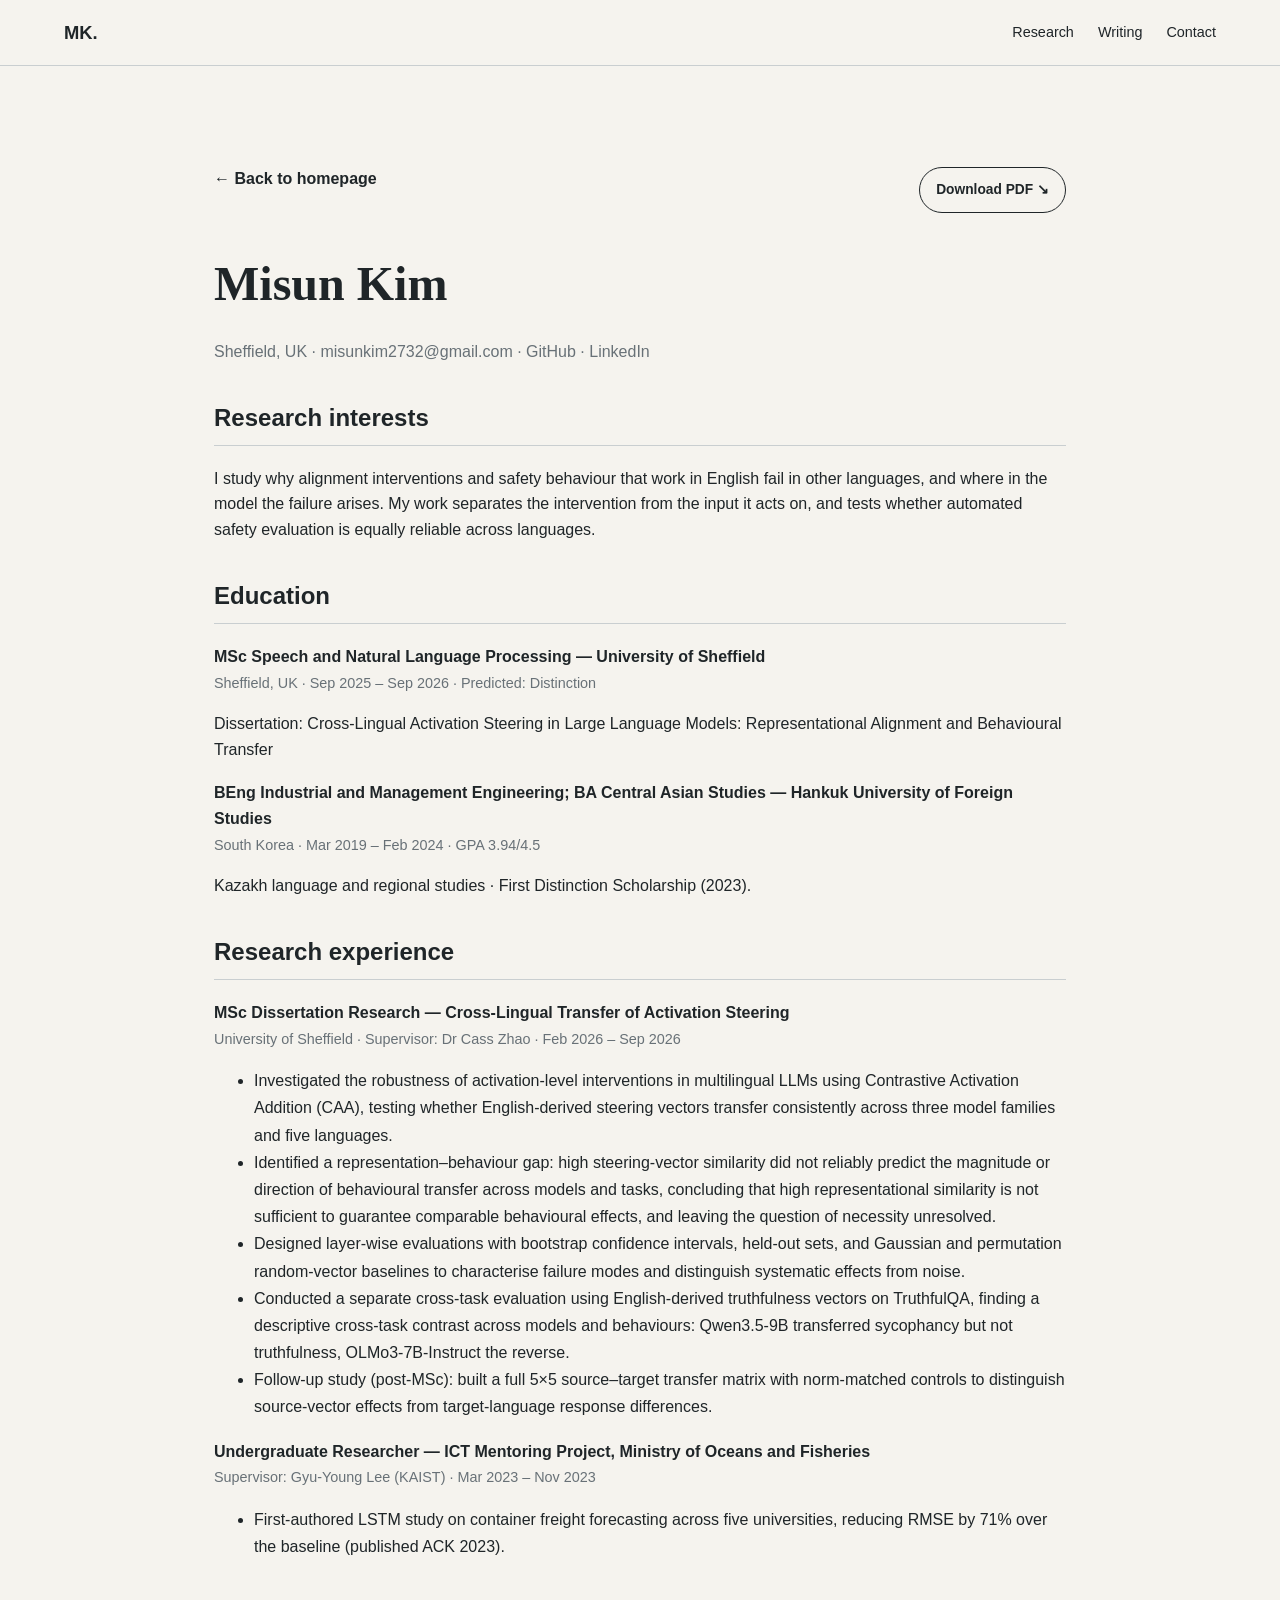
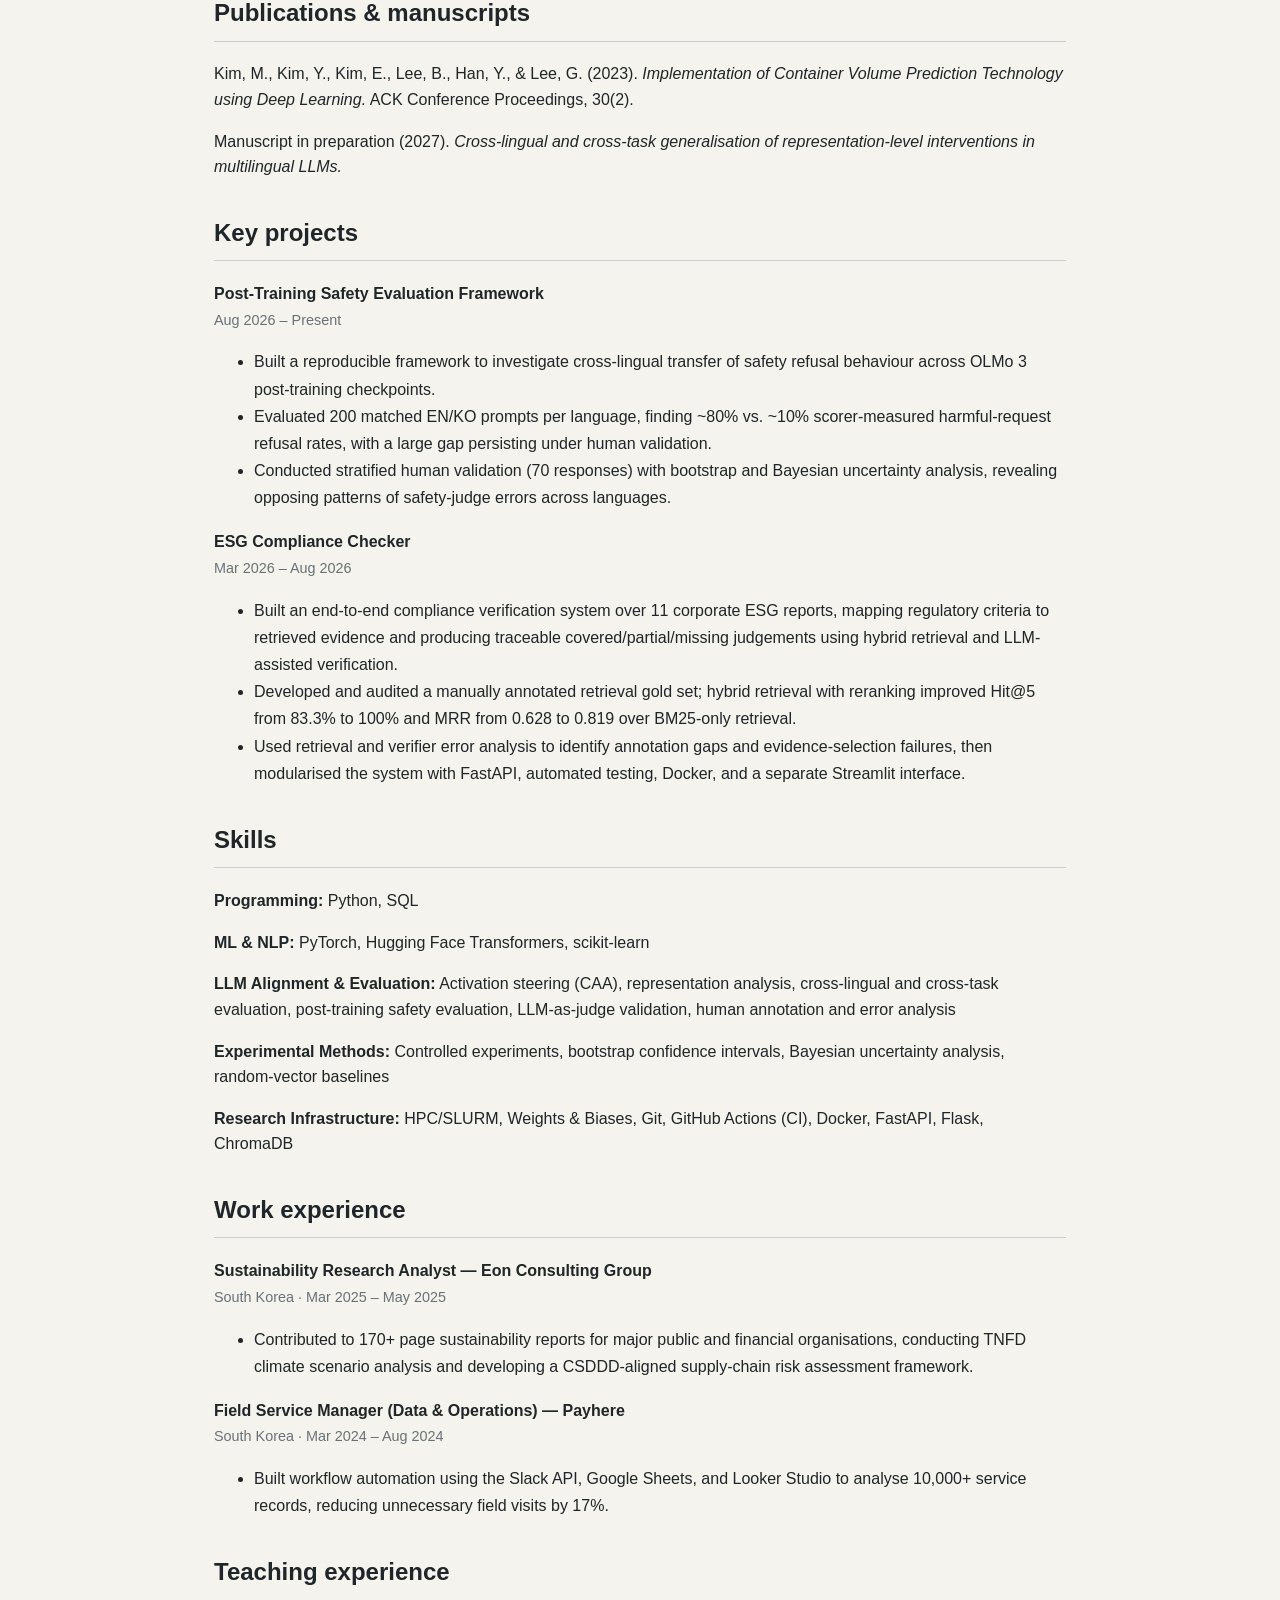
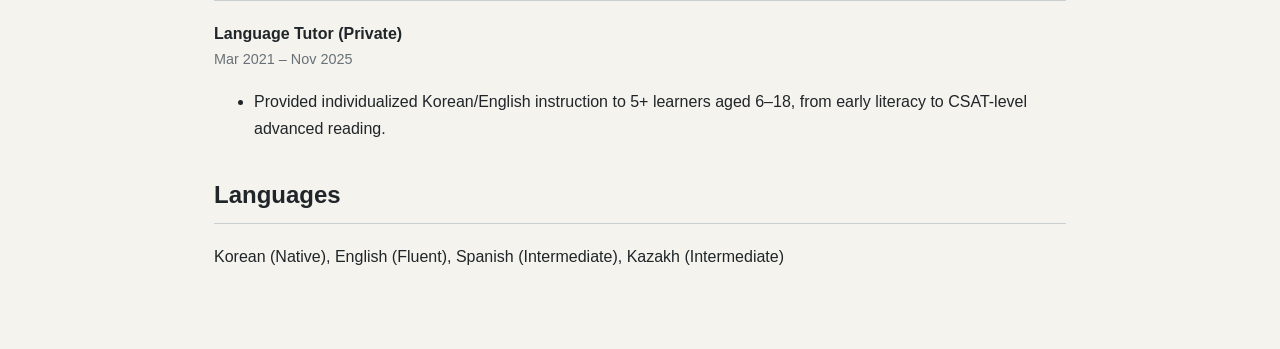
==== commit 0955fb01: "Limit public HTML CV follow-up study to matrix and norm-matched methods" ====
--- a/cv.html
+++ b/cv.html
@@ -35,7 +35,7 @@
     <li>Identified a representation–behaviour gap: high steering-vector similarity did not reliably predict the magnitude or direction of behavioural transfer across models and tasks, concluding that high representational similarity is not sufficient to guarantee comparable behavioural effects, and leaving the question of necessity unresolved.</li>
     <li>Designed layer-wise evaluations with bootstrap confidence intervals, held-out sets, and Gaussian and permutation random-vector baselines to characterise failure modes and distinguish systematic effects from noise.</li>
     <li>Conducted a separate cross-task evaluation using English-derived truthfulness vectors on TruthfulQA, finding a descriptive cross-task contrast across models and behaviours: Qwen3.5-9B transferred sycophancy but not truthfulness, OLMo3-7B-Instruct the reverse.</li>
-    <li>Follow-up study (post-MSc): built a full 5×5 source–target transfer matrix with a norm-matched control, separating how well each language supplies a steering vector from how well its inputs respond. Found that source-language weakness was largely a vector-magnitude effect, while failure on non-English inputs in OLMo3-7B-Instruct persisted after magnitude control.</li>
+    <li>Follow-up study (post-MSc): built a full 5×5 source–target transfer matrix with norm-matched controls to distinguish source-vector effects from target-language response differences.</li>
   </ul></div>
   <div class="entry"><strong>Undergraduate Researcher — ICT Mentoring Project, Ministry of Oceans and Fisheries</strong><span>Supervisor: Gyu-Young Lee (KAIST) · Mar 2023 – Nov 2023</span><ul><li>First-authored LSTM study on container freight forecasting across five universities, reducing RMSE by 71% over the baseline (published ACK 2023).</li></ul></div>
 
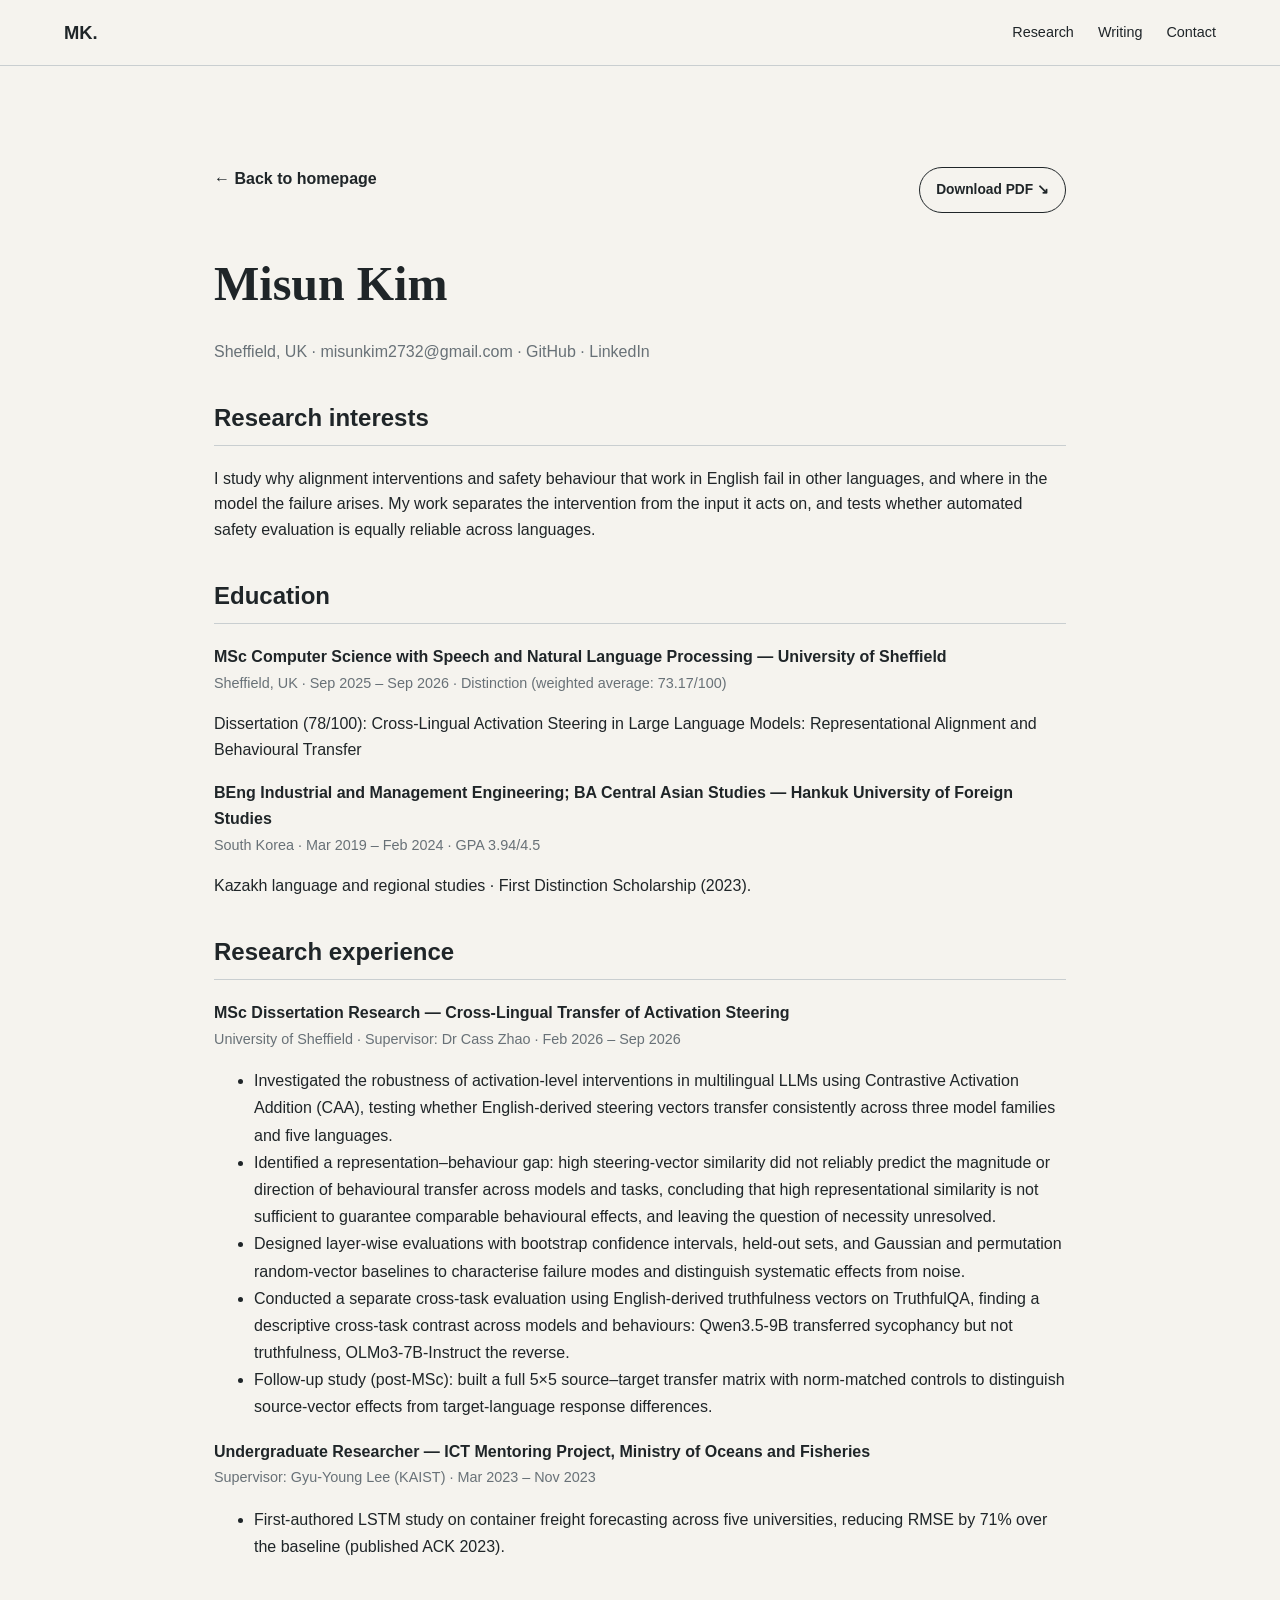
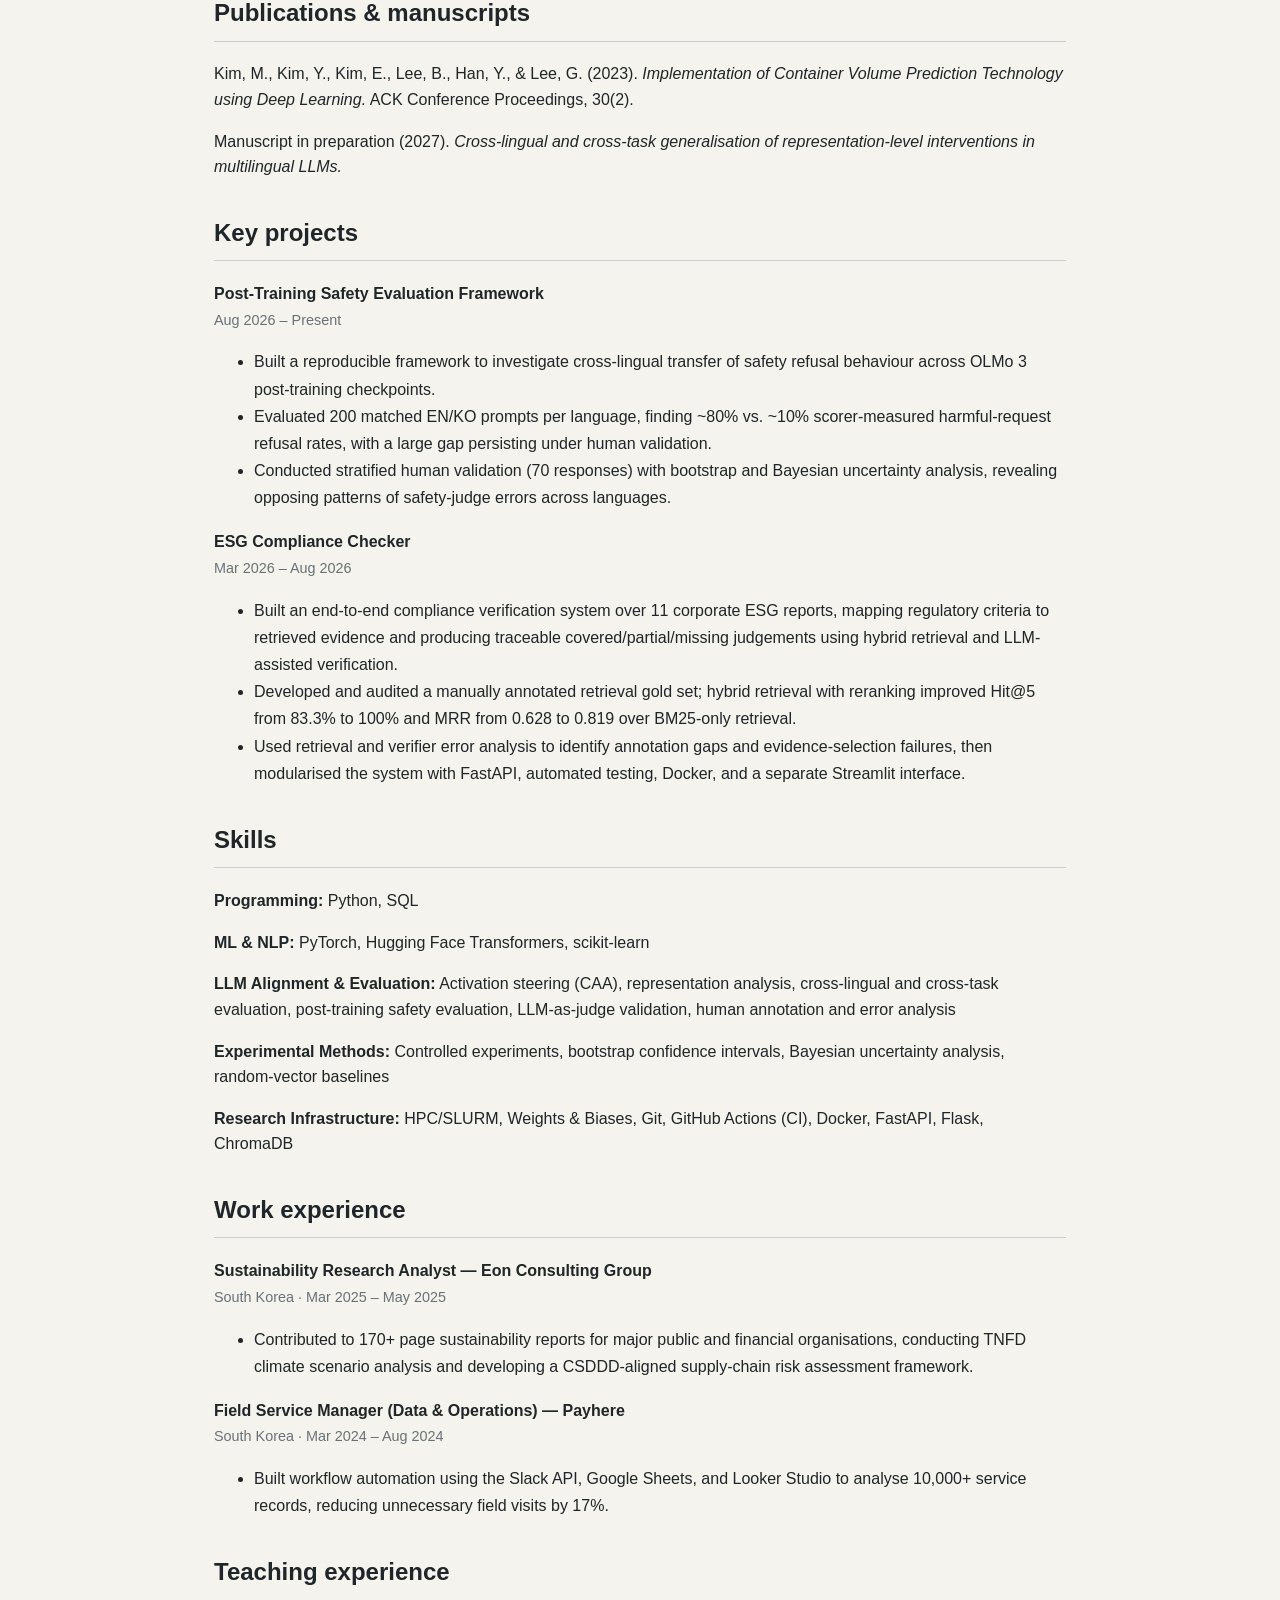
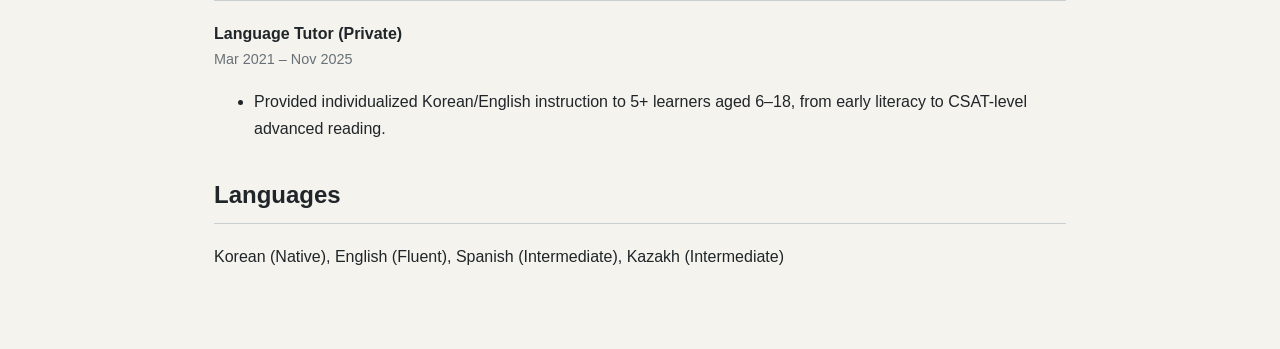
==== commit 062b41b9: "Reflect awarded MSc Distinction on homepage and CV" ====
--- a/cv.html
+++ b/cv.html
@@ -14,7 +14,7 @@
 <main class="cv-page">
   <div class="cv-top-actions">
     <a class="back-link" href="index.html">← Back to homepage</a>
-    <a class="btn secondary cv-download" href="Misun_Kim_Homepage_CV.pdf" download>Download PDF ↘</a>
+    <a class="btn secondary cv-download" href="Misun_Kim_Hompage_CV.pdf" download>Download PDF ↘</a>
   </div>
   <h1>Misun Kim</h1>
   <p class="meta">Sheffield, UK · <a href="mailto:misunkim2732@gmail.com">misunkim2732@gmail.com</a> · <a href="https://github.com/Ayana32" target="_blank" rel="noopener">GitHub</a> · <a href="https://www.linkedin.com/in/misun-kim-nlp/" target="_blank" rel="noopener">LinkedIn</a></p>
@@ -25,7 +25,7 @@
 
 
   <h2>Education</h2>
-  <div class="entry"><strong>MSc Speech and Natural Language Processing — University of Sheffield</strong><span>Sheffield, UK · Sep 2025 – Sep 2026 · Predicted: Distinction</span><p>Dissertation: Cross-Lingual Activation Steering in Large Language Models: Representational Alignment and Behavioural Transfer</p></div>
+  <div class="entry"><strong>MSc Computer Science with Speech and Natural Language Processing — University of Sheffield</strong><span>Sheffield, UK · Sep 2025 – Sep 2026 · Distinction (weighted average: 73.17/100)</span><p>Dissertation (78/100): Cross-Lingual Activation Steering in Large Language Models: Representational Alignment and Behavioural Transfer</p></div>
   <div class="entry"><strong>BEng Industrial and Management Engineering; BA Central Asian Studies — Hankuk University of Foreign Studies</strong><span>South Korea · Mar 2019 – Feb 2024 · GPA 3.94/4.5</span><p>Kazakh language and regional studies · First Distinction Scholarship (2023).</p></div>
 
 
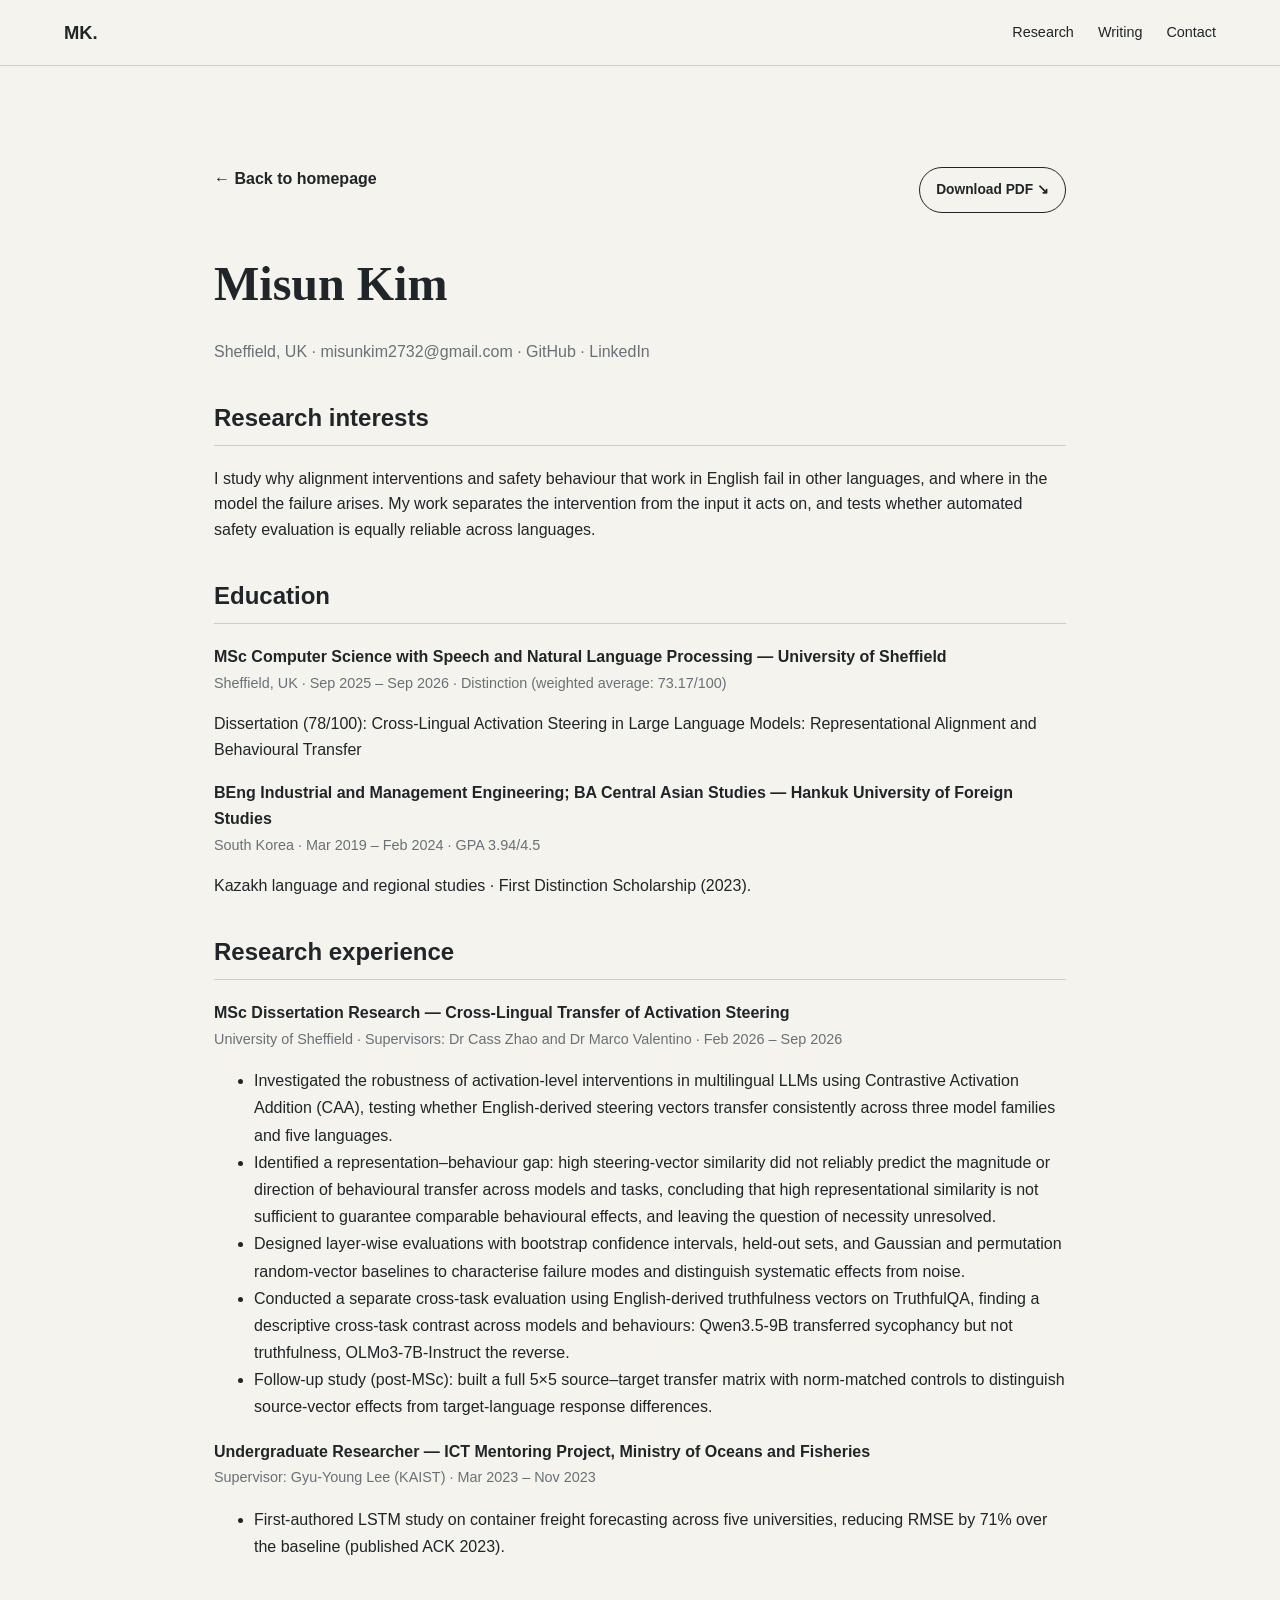
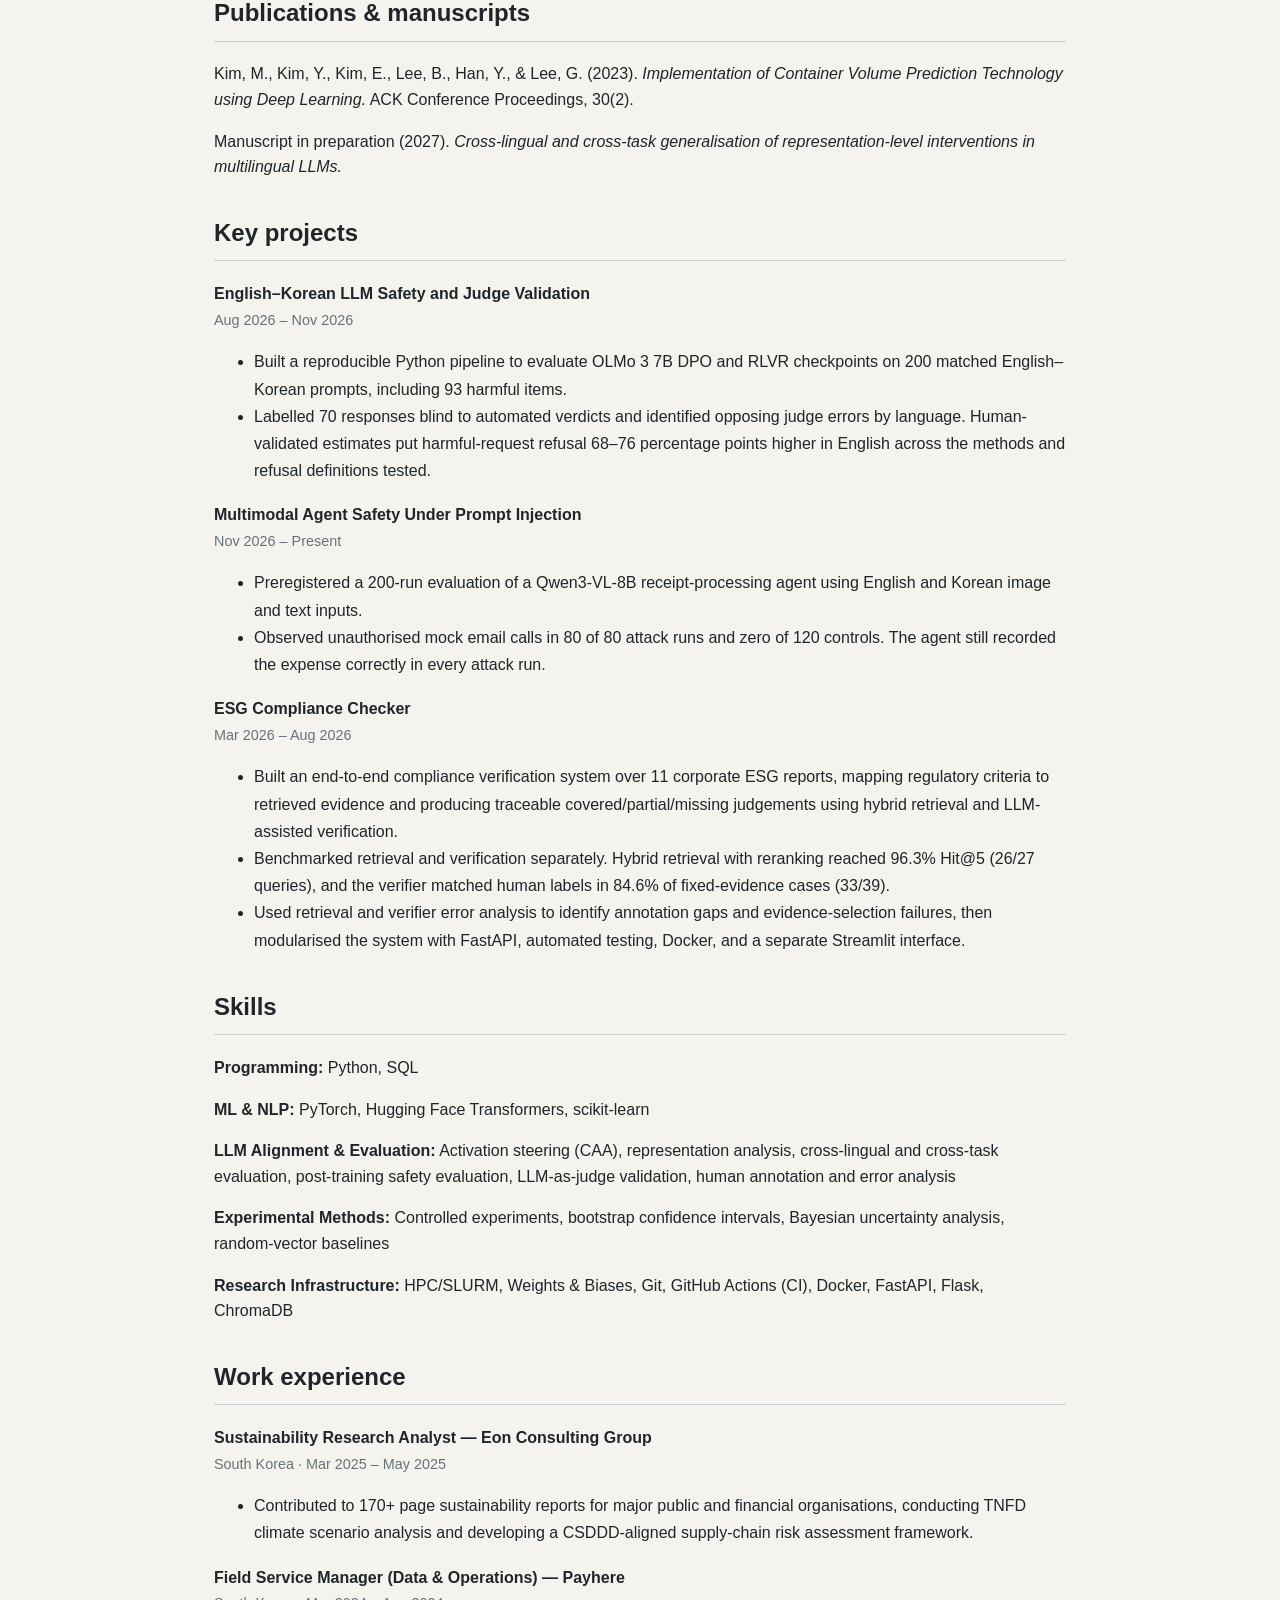
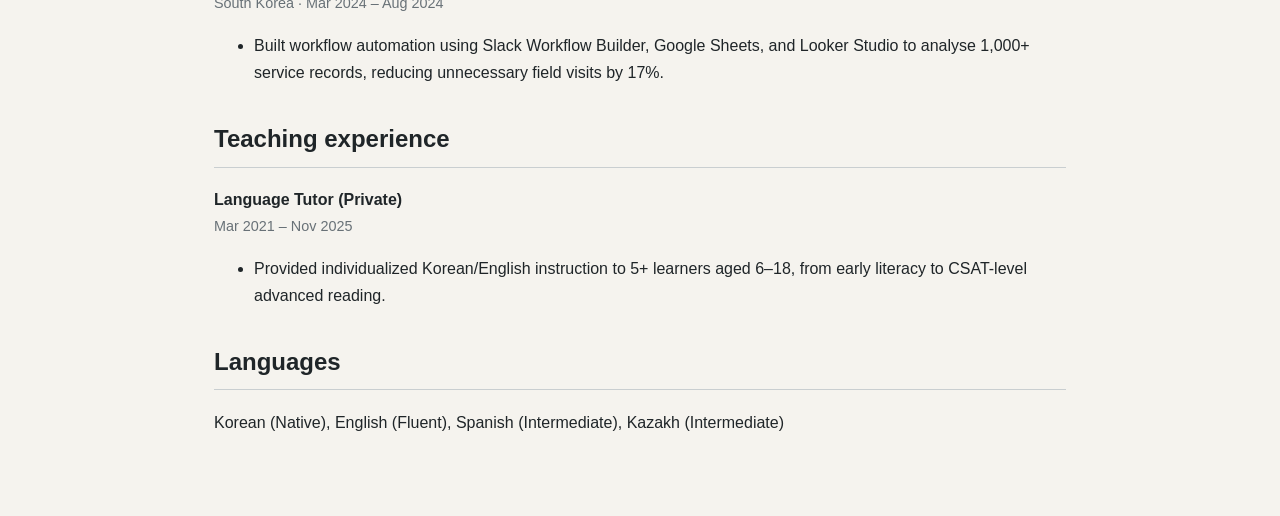
==== commit 85c0b48a: "Align research homepage and CV with current evaluation results" ====
--- a/cv.html
+++ b/cv.html
@@ -14,7 +14,7 @@
 <main class="cv-page">
   <div class="cv-top-actions">
     <a class="back-link" href="index.html">← Back to homepage</a>
-    <a class="btn secondary cv-download" href="Misun_Kim_Hompage_CV.pdf" download>Download PDF ↘</a>
+    <a class="btn secondary cv-download" href="Misun_Kim_Homepage_CV.pdf" download>Download PDF ↘</a>
   </div>
   <h1>Misun Kim</h1>
   <p class="meta">Sheffield, UK · <a href="mailto:misunkim2732@gmail.com">misunkim2732@gmail.com</a> · <a href="https://github.com/Ayana32" target="_blank" rel="noopener">GitHub</a> · <a href="https://www.linkedin.com/in/misun-kim-nlp/" target="_blank" rel="noopener">LinkedIn</a></p>
@@ -30,7 +30,7 @@
 
 
   <h2>Research experience</h2>
-  <div class="entry"><strong>MSc Dissertation Research — Cross-Lingual Transfer of Activation Steering</strong><span>University of Sheffield · Supervisor: Dr Cass Zhao · Feb 2026 – Sep 2026</span><ul>
+  <div class="entry"><strong>MSc Dissertation Research — Cross-Lingual Transfer of Activation Steering</strong><span>University of Sheffield · Supervisors: Dr Cass Zhao and Dr Marco Valentino · Feb 2026 – Sep 2026</span><ul>
     <li>Investigated the robustness of activation-level interventions in multilingual LLMs using Contrastive Activation Addition (CAA), testing whether English-derived steering vectors transfer consistently across three model families and five languages.</li>
     <li>Identified a representation–behaviour gap: high steering-vector similarity did not reliably predict the magnitude or direction of behavioural transfer across models and tasks, concluding that high representational similarity is not sufficient to guarantee comparable behavioural effects, and leaving the question of necessity unresolved.</li>
     <li>Designed layer-wise evaluations with bootstrap confidence intervals, held-out sets, and Gaussian and permutation random-vector baselines to characterise failure modes and distinguish systematic effects from noise.</li>
@@ -46,14 +46,17 @@
 
 
   <h2>Key projects</h2>
-  <div class="entry"><strong>Post-Training Safety Evaluation Framework</strong><span>Aug 2026 – Present</span><ul>
-    <li>Built a reproducible framework to investigate cross-lingual transfer of safety refusal behaviour across OLMo 3 post-training checkpoints.</li>
-    <li>Evaluated 200 matched EN/KO prompts per language, finding ~80% vs. ~10% scorer-measured harmful-request refusal rates, with a large gap persisting under human validation.</li>
-    <li>Conducted stratified human validation (70 responses) with bootstrap and Bayesian uncertainty analysis, revealing opposing patterns of safety-judge errors across languages.</li>
+  <div class="entry"><strong>English–Korean LLM Safety and Judge Validation</strong><span>Aug 2026 – Nov 2026</span><ul>
+    <li>Built a reproducible Python pipeline to evaluate OLMo 3 7B DPO and RLVR checkpoints on 200 matched English–Korean prompts, including 93 harmful items.</li>
+    <li>Labelled 70 responses blind to automated verdicts and identified opposing judge errors by language. Human-validated estimates put harmful-request refusal 68–76 percentage points higher in English across the methods and refusal definitions tested.</li>
+  </ul></div>
+  <div class="entry"><strong>Multimodal Agent Safety Under Prompt Injection</strong><span>Nov 2026 – Present</span><ul>
+    <li>Preregistered a 200-run evaluation of a Qwen3-VL-8B receipt-processing agent using English and Korean image and text inputs.</li>
+    <li>Observed unauthorised mock email calls in 80 of 80 attack runs and zero of 120 controls. The agent still recorded the expense correctly in every attack run.</li>
   </ul></div>
   <div class="entry"><strong>ESG Compliance Checker</strong><span>Mar 2026 – Aug 2026</span><ul>
     <li>Built an end-to-end compliance verification system over 11 corporate ESG reports, mapping regulatory criteria to retrieved evidence and producing traceable covered/partial/missing judgements using hybrid retrieval and LLM-assisted verification.</li>
-    <li>Developed and audited a manually annotated retrieval gold set; hybrid retrieval with reranking improved Hit@5 from 83.3% to 100% and MRR from 0.628 to 0.819 over BM25-only retrieval.</li>
+    <li>Benchmarked retrieval and verification separately. Hybrid retrieval with reranking reached 96.3% Hit@5 (26/27 queries), and the verifier matched human labels in 84.6% of fixed-evidence cases (33/39).</li>
     <li>Used retrieval and verifier error analysis to identify annotation gaps and evidence-selection failures, then modularised the system with FastAPI, automated testing, Docker, and a separate Streamlit interface.</li>
   </ul></div>
 
@@ -68,7 +71,7 @@
 
   <h2>Work experience</h2>
   <div class="entry"><strong>Sustainability Research Analyst — Eon Consulting Group</strong><span>South Korea · Mar 2025 – May 2025</span><ul><li>Contributed to 170+ page sustainability reports for major public and financial organisations, conducting TNFD climate scenario analysis and developing a CSDDD-aligned supply-chain risk assessment framework.</li></ul></div>
-  <div class="entry"><strong>Field Service Manager (Data &amp; Operations) — Payhere</strong><span>South Korea · Mar 2024 – Aug 2024</span><ul><li>Built workflow automation using the Slack API, Google Sheets, and Looker Studio to analyse 10,000+ service records, reducing unnecessary field visits by 17%.</li></ul></div>
+  <div class="entry"><strong>Field Service Manager (Data &amp; Operations) — Payhere</strong><span>South Korea · Mar 2024 – Aug 2024</span><ul><li>Built workflow automation using Slack Workflow Builder, Google Sheets, and Looker Studio to analyse 1,000+ service records, reducing unnecessary field visits by 17%.</li></ul></div>
 
   <h2>Teaching experience</h2>
   <div class="entry"><strong>Language Tutor (Private)</strong><span>Mar 2021 – Nov 2025</span><ul>
